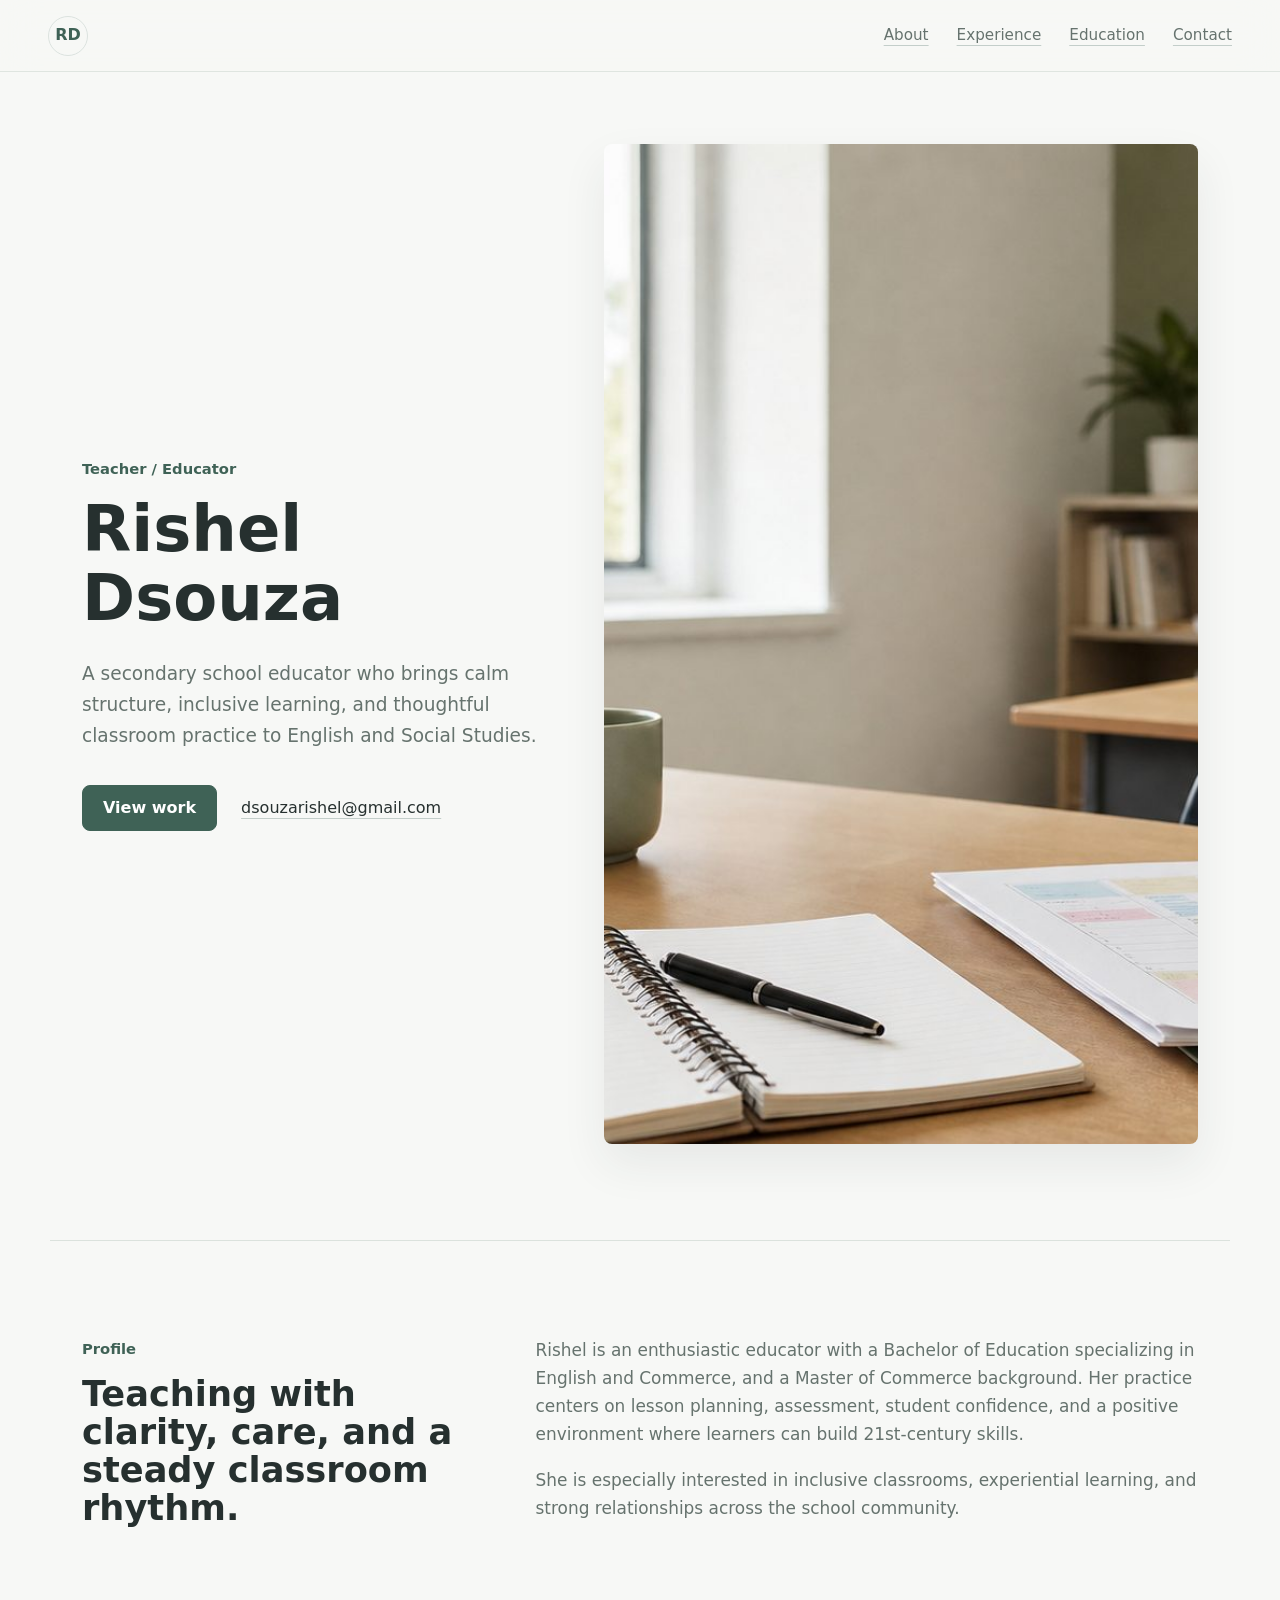
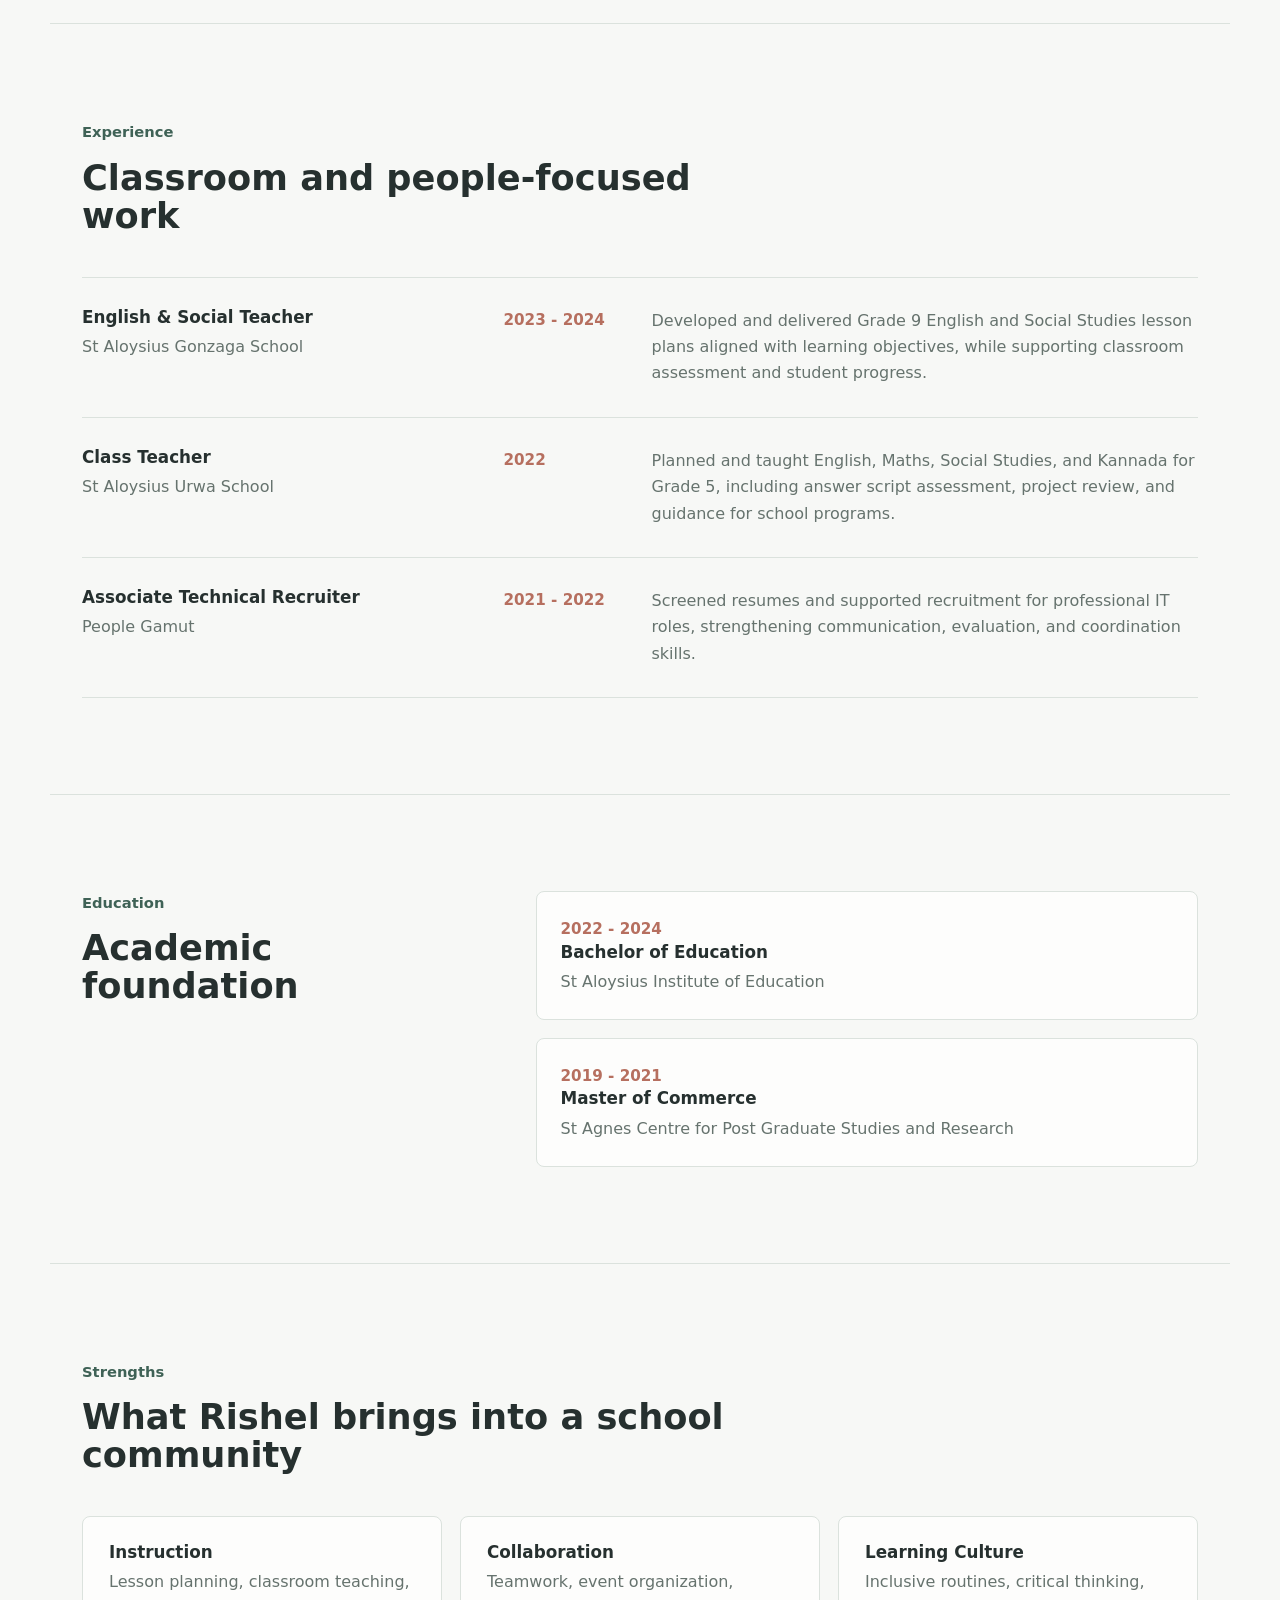
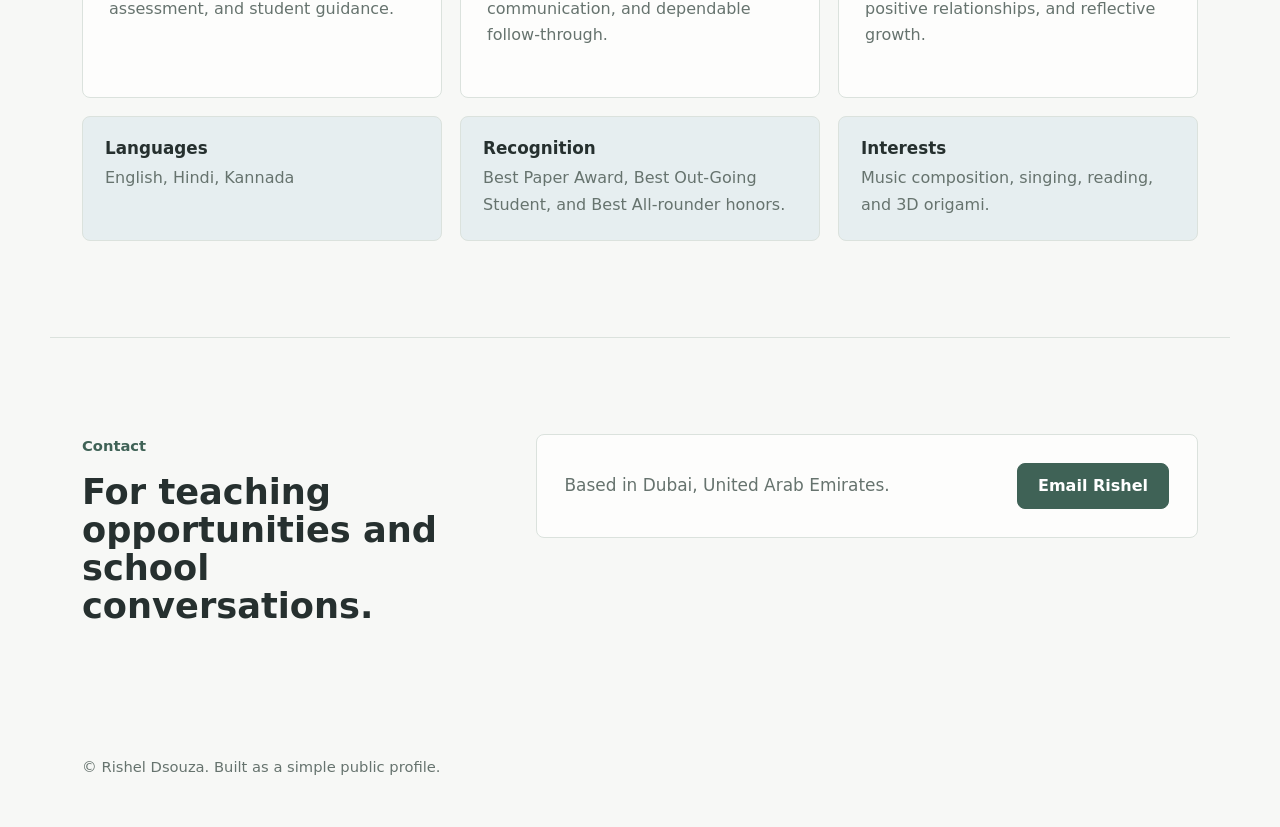
==== index.html @ 25ea6fbd "Build minimal educator website" ====
<!doctype html>
<html lang="en">
  <head>
    <meta charset="utf-8">
    <meta name="viewport" content="width=device-width, initial-scale=1">
    <title>Rishel Dsouza | Teacher & Educator</title>
    <meta
      name="description"
      content="Rishel Dsouza is a teacher and educator focused on inclusive classrooms, English, Social Studies, and experiential learning."
    >
    <link rel="preload" href="assets/images/educator-workspace.jpg" as="image">
    <link rel="stylesheet" href="assets/css/styles.css">
  </head>
  <body>
    <header class="site-header" aria-label="Primary">
      <a class="brand" href="#top" aria-label="Rishel Dsouza home">RD</a>
      <nav class="site-nav" aria-label="Site navigation">
        <a href="#about">About</a>
        <a href="#experience">Experience</a>
        <a href="#education">Education</a>
        <a href="#contact">Contact</a>
      </nav>
    </header>

    <main id="top">
      <section class="hero" aria-labelledby="hero-title">
        <div class="hero-copy">
          <p class="eyebrow">Teacher / Educator</p>
          <h1 id="hero-title">Rishel Dsouza</h1>
          <p class="hero-text">
            A secondary school educator who brings calm structure, inclusive learning, and thoughtful classroom practice to English and Social Studies.
          </p>
          <div class="hero-actions" aria-label="Primary actions">
            <a class="button" href="#experience">View work</a>
            <a class="text-link" href="mailto:dsouzarishel@gmail.com">dsouzarishel@gmail.com</a>
          </div>
        </div>
        <figure class="hero-media">
          <img
            src="assets/images/educator-workspace.jpg"
            alt="A quiet classroom workspace with a notebook, lesson plans, and soft daylight."
            width="1800"
            height="1000"
          >
        </figure>
      </section>

      <section class="section intro" id="about" aria-labelledby="about-title">
        <div>
          <p class="section-kicker">Profile</p>
          <h2 id="about-title">Teaching with clarity, care, and a steady classroom rhythm.</h2>
        </div>
        <div class="intro-copy">
          <p>
            Rishel is an enthusiastic educator with a Bachelor of Education specializing in English and Commerce, and a Master of Commerce background.
            Her practice centers on lesson planning, assessment, student confidence, and a positive environment where learners can build 21st-century skills.
          </p>
          <p>
            She is especially interested in inclusive classrooms, experiential learning, and strong relationships across the school community.
          </p>
        </div>
      </section>

      <section class="section" id="experience" aria-labelledby="experience-title">
        <div class="section-heading">
          <p class="section-kicker">Experience</p>
          <h2 id="experience-title">Classroom and people-focused work</h2>
        </div>

        <div class="timeline" aria-label="Professional experience">
          <article class="timeline-item">
            <div>
              <h3>English & Social Teacher</h3>
              <p>St Aloysius Gonzaga School</p>
            </div>
            <time datetime="2023">2023 - 2024</time>
            <p>
              Developed and delivered Grade 9 English and Social Studies lesson plans aligned with learning objectives, while supporting classroom assessment and student progress.
            </p>
          </article>

          <article class="timeline-item">
            <div>
              <h3>Class Teacher</h3>
              <p>St Aloysius Urwa School</p>
            </div>
            <time datetime="2022">2022</time>
            <p>
              Planned and taught English, Maths, Social Studies, and Kannada for Grade 5, including answer script assessment, project review, and guidance for school programs.
            </p>
          </article>

          <article class="timeline-item">
            <div>
              <h3>Associate Technical Recruiter</h3>
              <p>People Gamut</p>
            </div>
            <time datetime="2021">2021 - 2022</time>
            <p>
              Screened resumes and supported recruitment for professional IT roles, strengthening communication, evaluation, and coordination skills.
            </p>
          </article>
        </div>
      </section>

      <section class="section split" id="education" aria-labelledby="education-title">
        <div>
          <p class="section-kicker">Education</p>
          <h2 id="education-title">Academic foundation</h2>
        </div>
        <div class="quiet-list">
          <article>
            <span>2022 - 2024</span>
            <h3>Bachelor of Education</h3>
            <p>St Aloysius Institute of Education</p>
          </article>
          <article>
            <span>2019 - 2021</span>
            <h3>Master of Commerce</h3>
            <p>St Agnes Centre for Post Graduate Studies and Research</p>
          </article>
        </div>
      </section>

      <section class="section strengths" aria-labelledby="strengths-title">
        <div class="section-heading">
          <p class="section-kicker">Strengths</p>
          <h2 id="strengths-title">What Rishel brings into a school community</h2>
        </div>

        <div class="strength-grid">
          <article>
            <h3>Instruction</h3>
            <p>Lesson planning, classroom teaching, assessment, and student guidance.</p>
          </article>
          <article>
            <h3>Collaboration</h3>
            <p>Teamwork, event organization, communication, and dependable follow-through.</p>
          </article>
          <article>
            <h3>Learning Culture</h3>
            <p>Inclusive routines, critical thinking, positive relationships, and reflective growth.</p>
          </article>
        </div>

        <div class="detail-grid" aria-label="Additional details">
          <div>
            <h3>Languages</h3>
            <p>English, Hindi, Kannada</p>
          </div>
          <div>
            <h3>Recognition</h3>
            <p>Best Paper Award, Best Out-Going Student, and Best All-rounder honors.</p>
          </div>
          <div>
            <h3>Interests</h3>
            <p>Music composition, singing, reading, and 3D origami.</p>
          </div>
        </div>
      </section>

      <section class="section contact" id="contact" aria-labelledby="contact-title">
        <div>
          <p class="section-kicker">Contact</p>
          <h2 id="contact-title">For teaching opportunities and school conversations.</h2>
        </div>
        <div class="contact-panel">
          <p>Based in Dubai, United Arab Emirates.</p>
          <a class="button" href="mailto:dsouzarishel@gmail.com">Email Rishel</a>
        </div>
      </section>
    </main>

    <footer class="site-footer">
      <p>&copy; <span id="year"></span> Rishel Dsouza. Built as a simple public profile.</p>
    </footer>

    <script src="assets/js/main.js"></script>
  </body>
</html>
---- assets/css/styles.css ----
:root {
  --page: #f7f8f6;
  --surface: #ffffff;
  --ink: #26302f;
  --muted: #66736e;
  --line: #dbe2dd;
  --sage: #6f8d80;
  --sage-deep: #3f6256;
  --clay: #b66f5f;
  --mist: #e6eef0;
  --shadow: 0 20px 45px rgba(38, 48, 47, 0.08);
}

* {
  box-sizing: border-box;
}

html {
  scroll-behavior: smooth;
}

body {
  margin: 0;
  background: var(--page);
  color: var(--ink);
  font-family: Inter, ui-sans-serif, system-ui, -apple-system, BlinkMacSystemFont, "Segoe UI", sans-serif;
  font-size: 16px;
  line-height: 1.65;
  letter-spacing: 0;
}

img {
  display: block;
  max-width: 100%;
}

a {
  color: inherit;
}

.site-header {
  position: sticky;
  top: 0;
  z-index: 10;
  display: flex;
  align-items: center;
  justify-content: space-between;
  min-height: 72px;
  padding: 0 48px;
  border-bottom: 1px solid rgba(219, 226, 221, 0.86);
  background: rgba(247, 248, 246, 0.9);
  backdrop-filter: blur(18px);
}

.brand {
  display: inline-grid;
  width: 40px;
  height: 40px;
  place-items: center;
  border: 1px solid var(--line);
  border-radius: 50%;
  color: var(--sage-deep);
  font-weight: 700;
  text-decoration: none;
}

.site-nav {
  display: flex;
  gap: 28px;
  align-items: center;
  color: var(--muted);
  font-size: 0.95rem;
}

.site-nav a,
.text-link {
  text-decoration-color: rgba(63, 98, 86, 0.28);
  text-underline-offset: 5px;
}

.site-nav a:hover,
.text-link:hover {
  color: var(--sage-deep);
  text-decoration-color: currentColor;
}

.hero {
  display: grid;
  grid-template-columns: minmax(0, 0.88fr) minmax(360px, 1.12fr);
  gap: 56px;
  align-items: center;
  max-width: 1180px;
  min-height: calc(100vh - 72px);
  margin: 0 auto;
  padding: 72px 32px 96px;
}

.hero-copy {
  max-width: 620px;
}

.eyebrow,
.section-kicker {
  margin: 0 0 14px;
  color: var(--sage-deep);
  font-size: 0.92rem;
  font-weight: 700;
}

h1,
h2,
h3,
p {
  overflow-wrap: break-word;
}

h1,
h2,
h3 {
  margin: 0;
  line-height: 1.08;
  font-weight: 720;
}

h1 {
  max-width: 10ch;
  font-size: 4rem;
}

h2 {
  font-size: 2.2rem;
}

h3 {
  font-size: 1.05rem;
}

.hero-text {
  max-width: 34rem;
  margin: 26px 0 0;
  color: var(--muted);
  font-size: 1.16rem;
}

.hero-actions {
  display: flex;
  flex-wrap: wrap;
  gap: 18px 24px;
  align-items: center;
  margin-top: 34px;
}

.button {
  display: inline-flex;
  align-items: center;
  justify-content: center;
  min-height: 46px;
  padding: 0 20px;
  border: 1px solid var(--sage-deep);
  border-radius: 8px;
  background: var(--sage-deep);
  color: #ffffff;
  font-weight: 700;
  text-decoration: none;
  transition: background-color 160ms ease, border-color 160ms ease, transform 160ms ease;
}

.button:hover {
  border-color: #29473d;
  background: #29473d;
  transform: translateY(-1px);
}

.hero-media {
  margin: 0;
}

.hero-media img {
  width: 100%;
  aspect-ratio: 1.33;
  object-fit: cover;
  border-radius: 8px;
  box-shadow: var(--shadow);
}

.section {
  max-width: 1180px;
  margin: 0 auto;
  padding: 96px 32px;
  border-top: 1px solid var(--line);
}

.intro,
.split,
.contact {
  display: grid;
  grid-template-columns: minmax(220px, 0.75fr) minmax(0, 1.25fr);
  gap: 56px;
  align-items: start;
}

.intro-copy p,
.contact-panel p {
  margin: 0;
  color: var(--muted);
  font-size: 1.06rem;
}

.intro-copy p + p {
  margin-top: 18px;
}

.section-heading {
  max-width: 680px;
  margin-bottom: 42px;
}

.timeline {
  display: grid;
  gap: 0;
}

.timeline-item {
  display: grid;
  grid-template-columns: minmax(210px, 0.72fr) 120px minmax(0, 1fr);
  gap: 28px;
  padding: 30px 0;
  border-top: 1px solid var(--line);
}

.timeline-item:last-child {
  border-bottom: 1px solid var(--line);
}

.timeline-item h3,
.quiet-list h3,
.strength-grid h3,
.detail-grid h3 {
  margin-bottom: 8px;
}

.timeline-item p,
.quiet-list p,
.strength-grid p,
.detail-grid p {
  margin: 0;
  color: var(--muted);
}

.timeline-item time,
.quiet-list span {
  color: var(--clay);
  font-size: 0.95rem;
  font-weight: 700;
}

.quiet-list {
  display: grid;
  gap: 18px;
}

.quiet-list article,
.strength-grid article,
.detail-grid div,
.contact-panel {
  border: 1px solid var(--line);
  border-radius: 8px;
  background: rgba(255, 255, 255, 0.72);
}

.quiet-list article {
  padding: 24px;
}

.strength-grid,
.detail-grid {
  display: grid;
  gap: 18px;
}

.strength-grid {
  grid-template-columns: repeat(3, minmax(0, 1fr));
}

.strength-grid article {
  min-height: 182px;
  padding: 26px;
}

.detail-grid {
  grid-template-columns: repeat(3, minmax(0, 1fr));
  margin-top: 18px;
}

.detail-grid div {
  padding: 22px;
  background: var(--mist);
}

.contact-panel {
  display: flex;
  flex-wrap: wrap;
  gap: 18px;
  align-items: center;
  justify-content: space-between;
  padding: 28px;
}

.site-footer {
  max-width: 1180px;
  margin: 0 auto;
  padding: 34px 32px 48px;
  color: var(--muted);
  font-size: 0.92rem;
}

.site-footer p {
  margin: 0;
}

@media (max-width: 900px) {
  .site-header {
    padding: 0 24px;
  }

  .hero,
  .intro,
  .split,
  .contact,
  .timeline-item,
  .strength-grid,
  .detail-grid {
    grid-template-columns: 1fr;
  }

  .hero {
    gap: 40px;
    min-height: auto;
    padding-top: 56px;
  }

  h1 {
    font-size: 3.2rem;
  }

  h2 {
    font-size: 1.95rem;
  }

  .timeline-item {
    gap: 12px;
  }
}

@media (max-width: 640px) {
  .site-header {
    position: static;
    align-items: flex-start;
    gap: 18px;
    min-height: auto;
    padding: 18px;
  }

  .site-nav {
    flex-wrap: wrap;
    gap: 12px 18px;
    justify-content: flex-end;
    font-size: 0.9rem;
  }

  .hero,
  .section {
    padding-right: 20px;
    padding-left: 20px;
  }

  .hero {
    padding-top: 44px;
    padding-bottom: 72px;
  }

  .section {
    padding-top: 72px;
    padding-bottom: 72px;
  }

  h1 {
    font-size: 2.65rem;
  }

  h2 {
    font-size: 1.72rem;
  }

  .hero-text {
    font-size: 1.05rem;
  }

  .hero-actions,
  .contact-panel {
    align-items: stretch;
    flex-direction: column;
  }

  .button {
    width: 100%;
  }
}
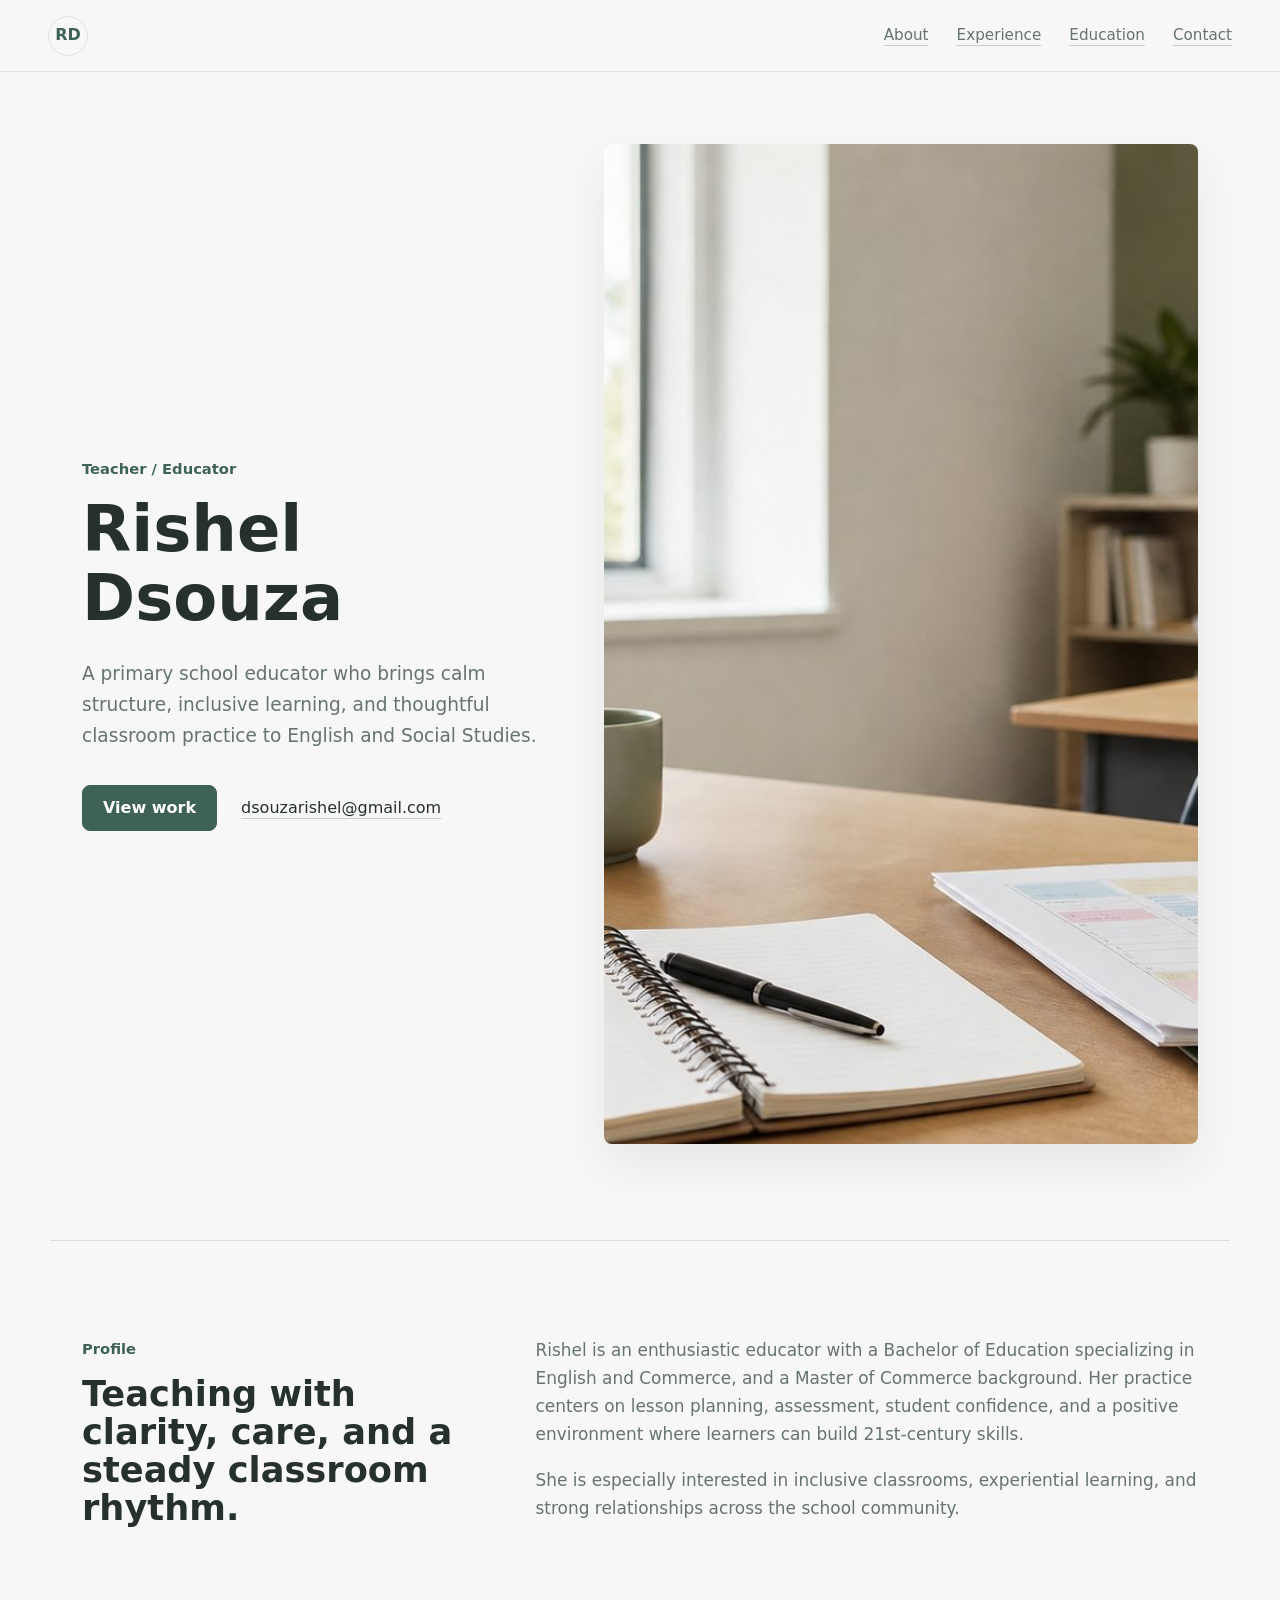
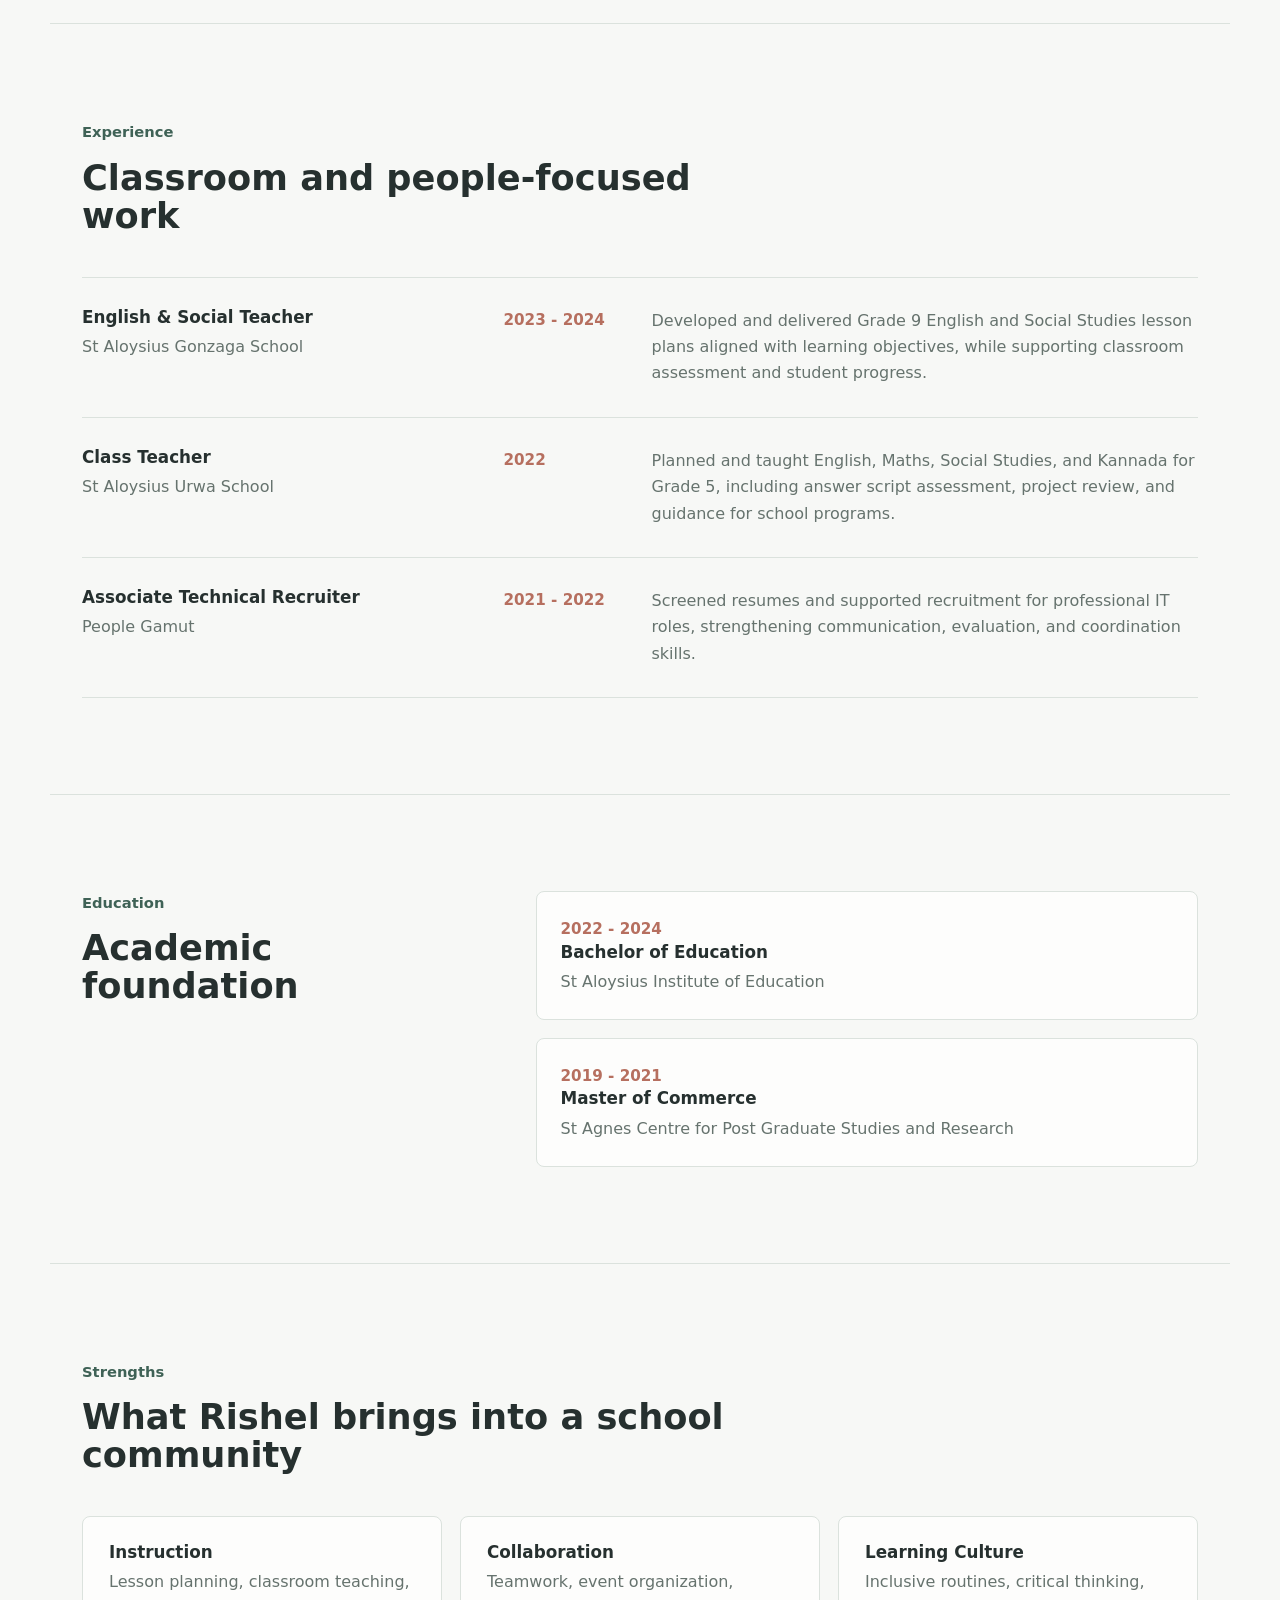
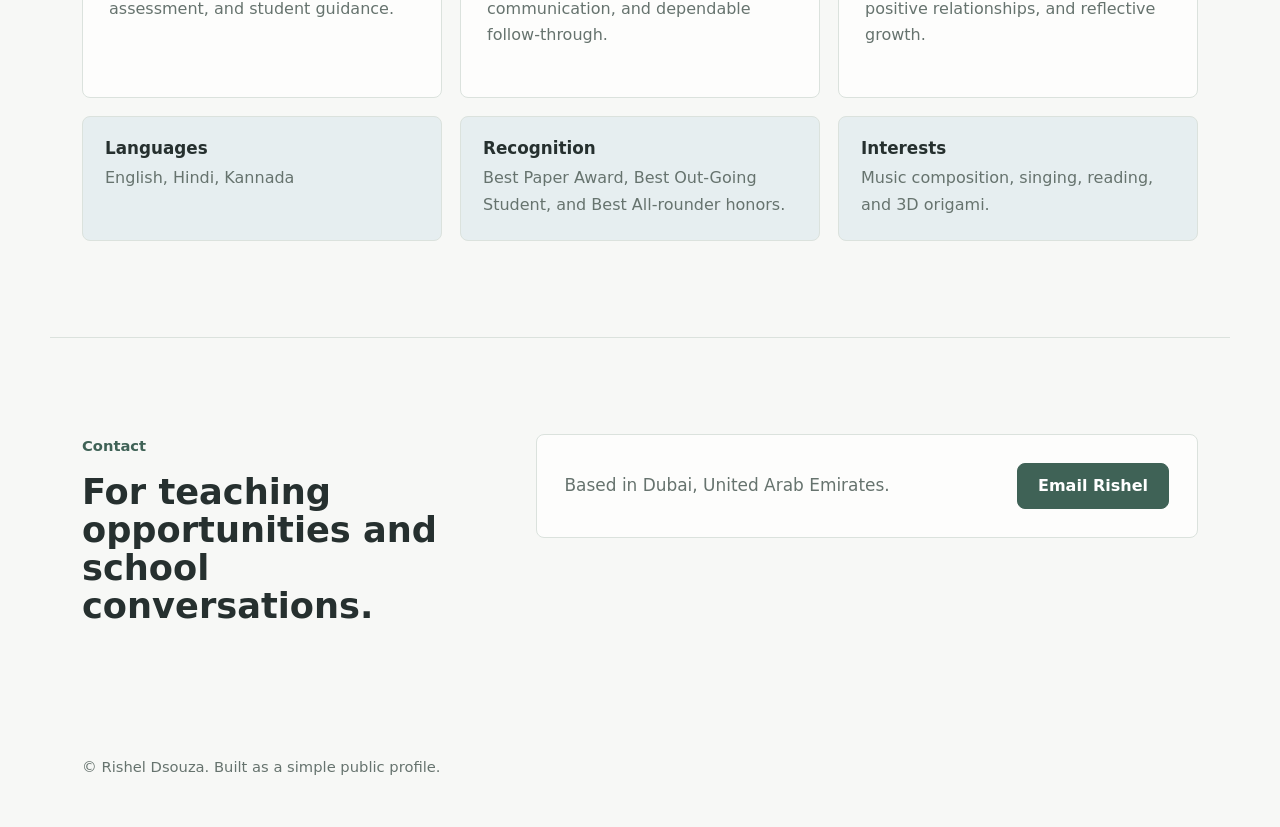
==== commit 06a652b0: "Update hero educator focus" ====
--- a/index.html
+++ b/index.html
@@ -28,7 +28,7 @@
           <p class="eyebrow">Teacher / Educator</p>
           <h1 id="hero-title">Rishel Dsouza</h1>
           <p class="hero-text">
-            A secondary school educator who brings calm structure, inclusive learning, and thoughtful classroom practice to English and Social Studies.
+            A primary school educator who brings calm structure, inclusive learning, and thoughtful classroom practice to English and Social Studies.
           </p>
           <div class="hero-actions" aria-label="Primary actions">
             <a class="button" href="#experience">View work</a>
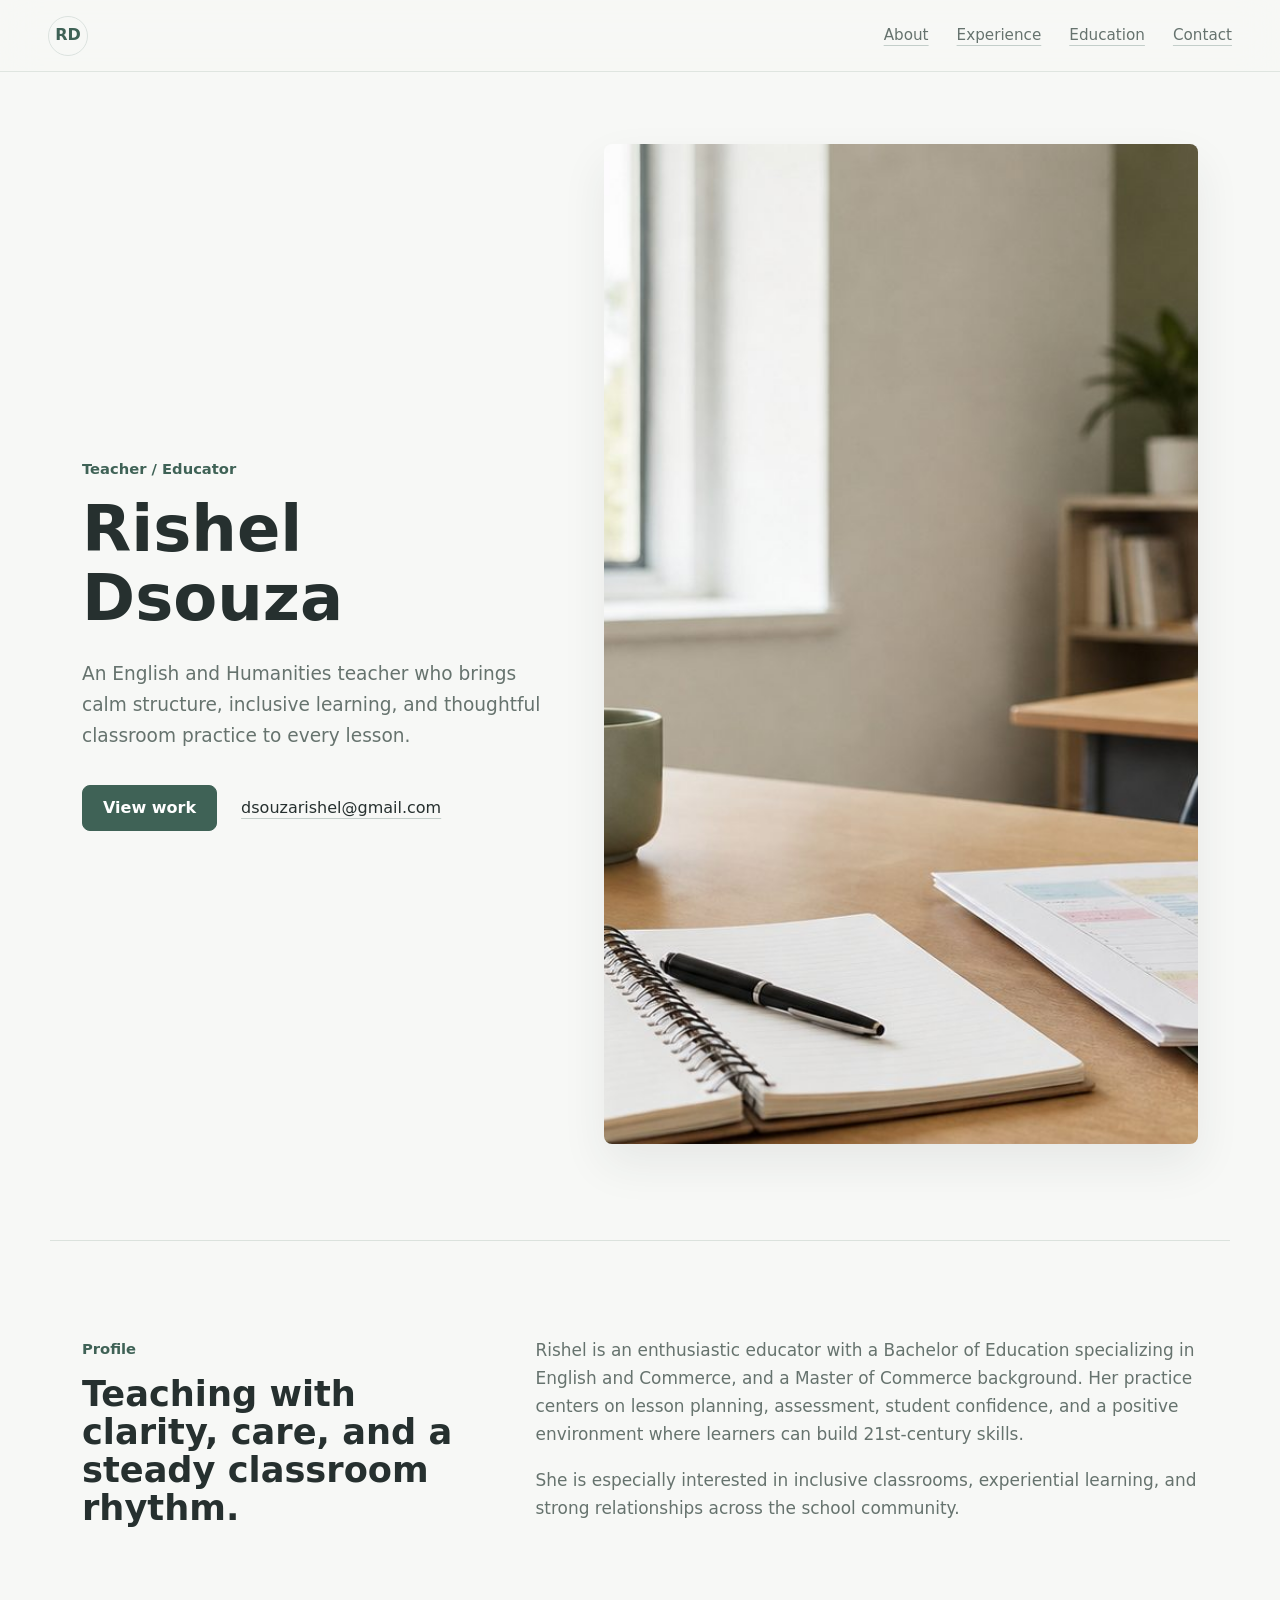
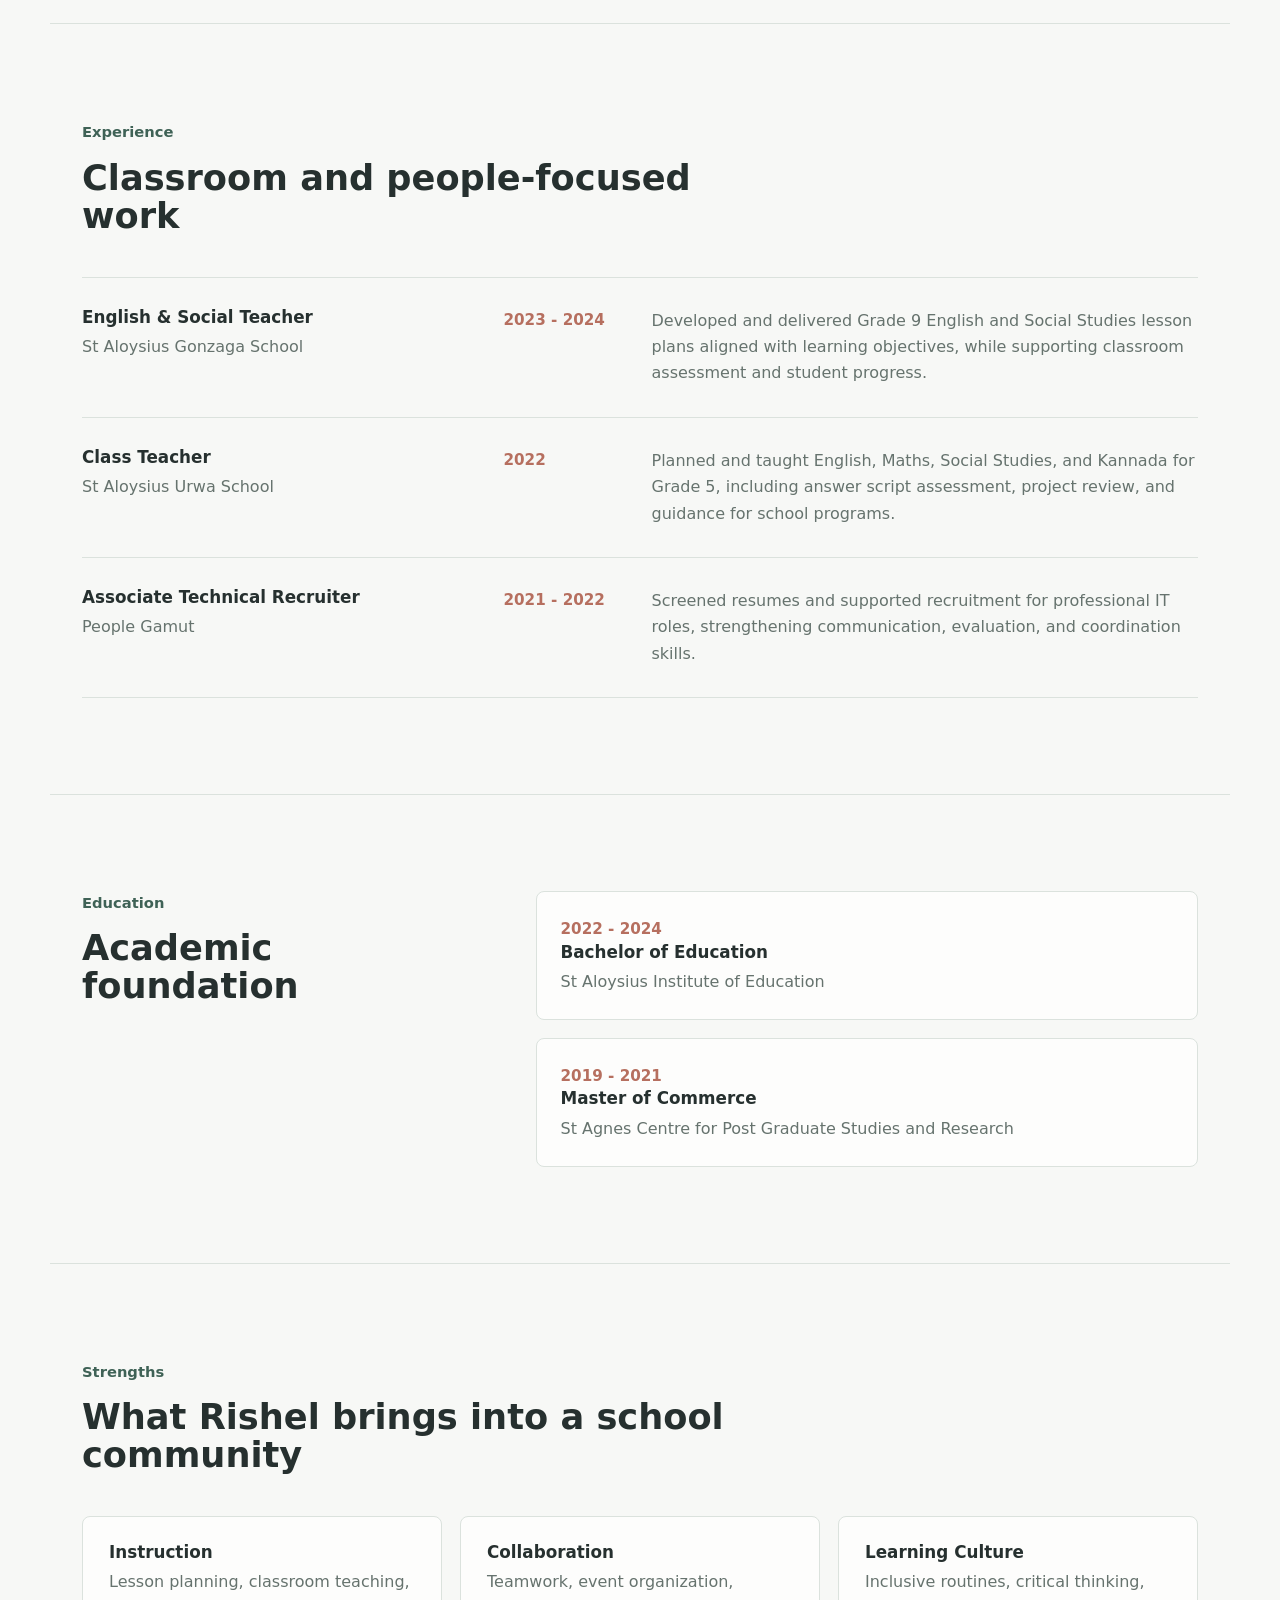
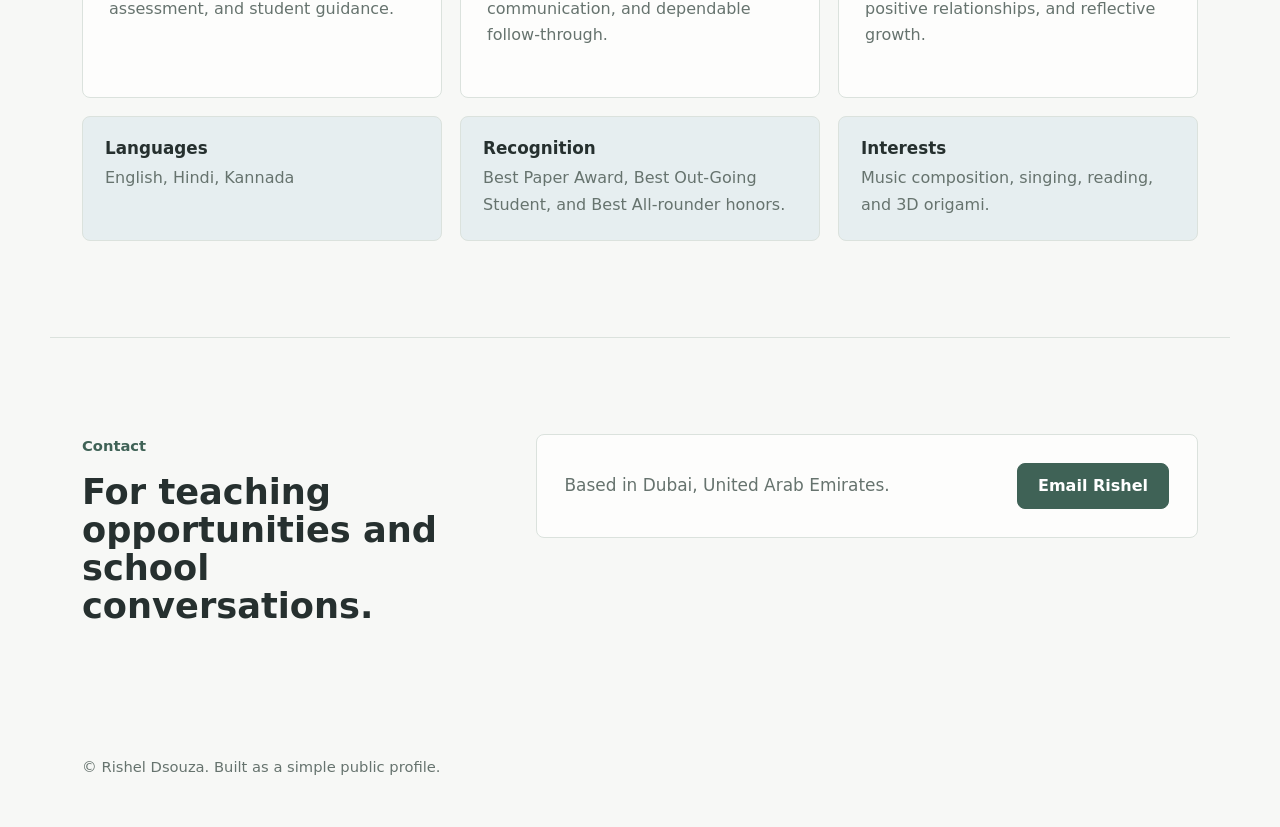
==== commit 3b8018aa: "Update hero teaching focus" ====
--- a/index.html
+++ b/index.html
@@ -28,7 +28,7 @@
           <p class="eyebrow">Teacher / Educator</p>
           <h1 id="hero-title">Rishel Dsouza</h1>
           <p class="hero-text">
-            A primary school educator who brings calm structure, inclusive learning, and thoughtful classroom practice to English and Social Studies.
+            An English and Humanities teacher who brings calm structure, inclusive learning, and thoughtful classroom practice to every lesson.
           </p>
           <div class="hero-actions" aria-label="Primary actions">
             <a class="button" href="#experience">View work</a>
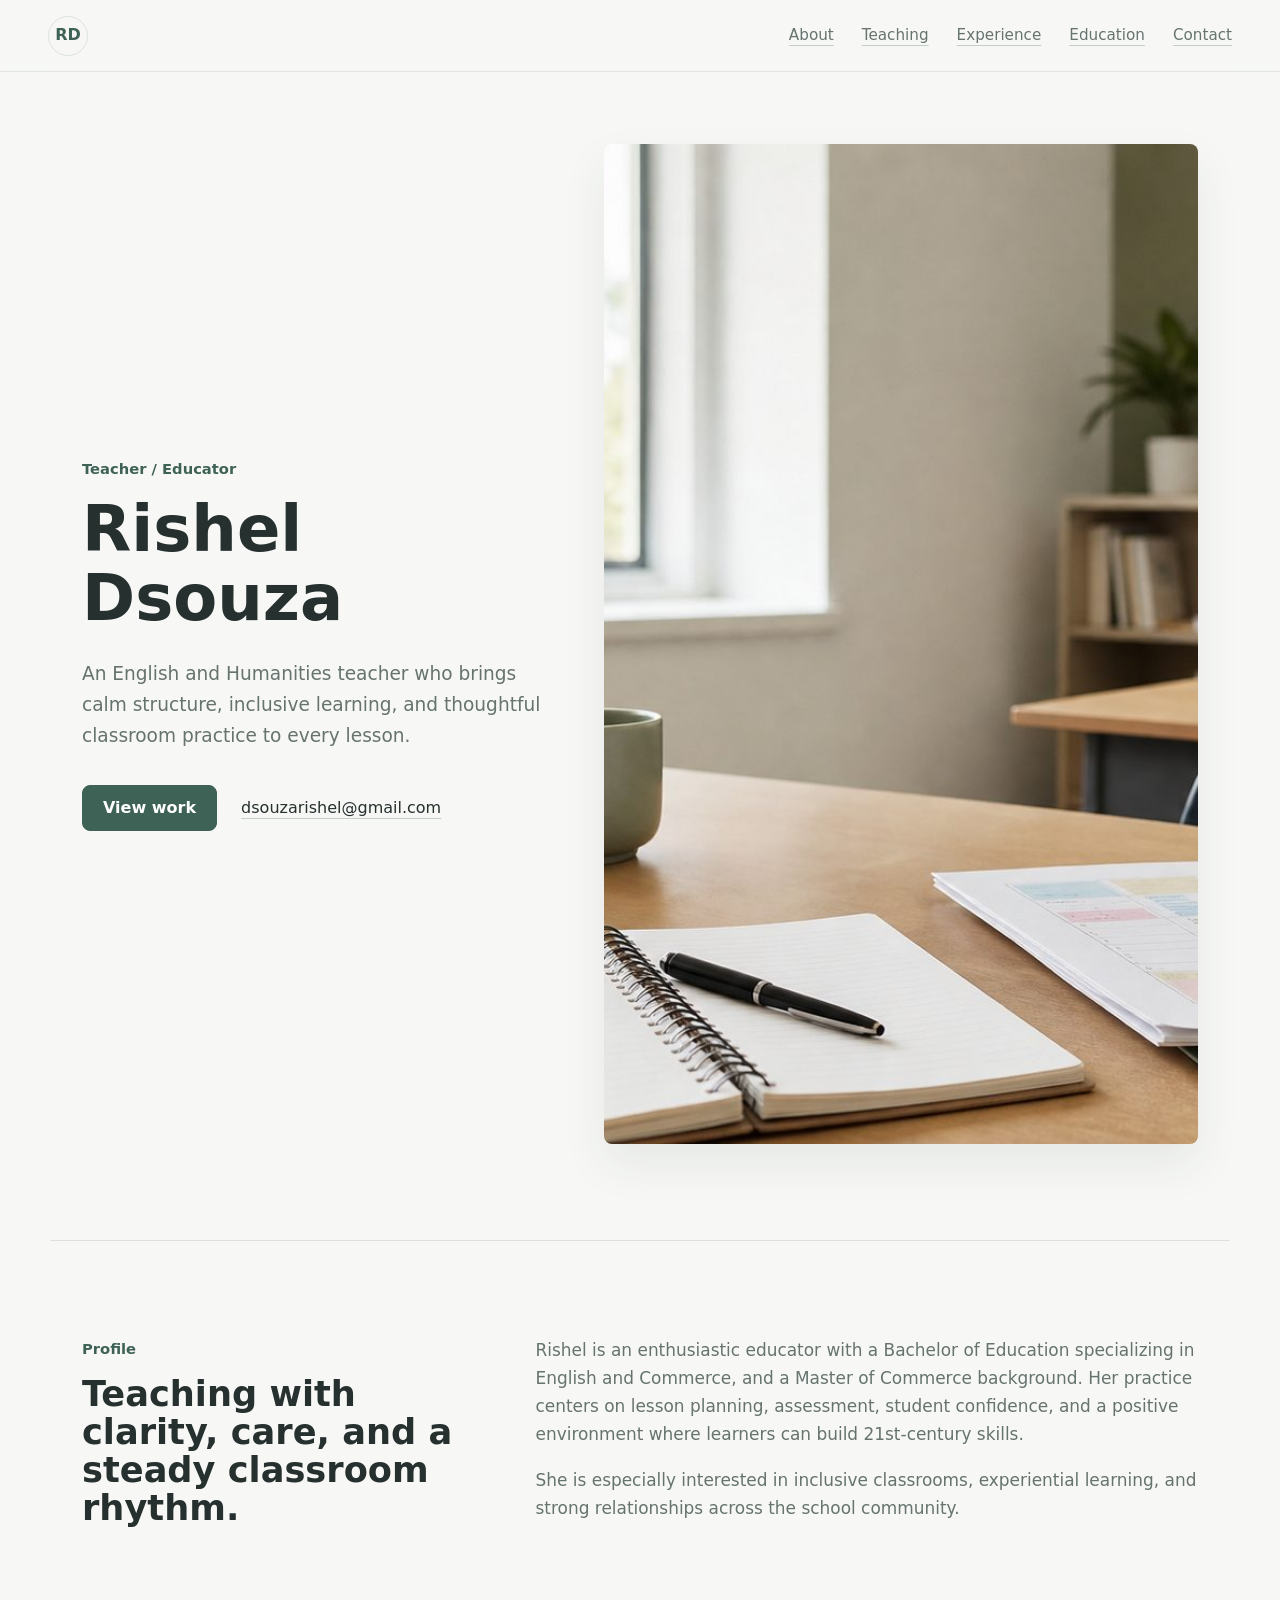
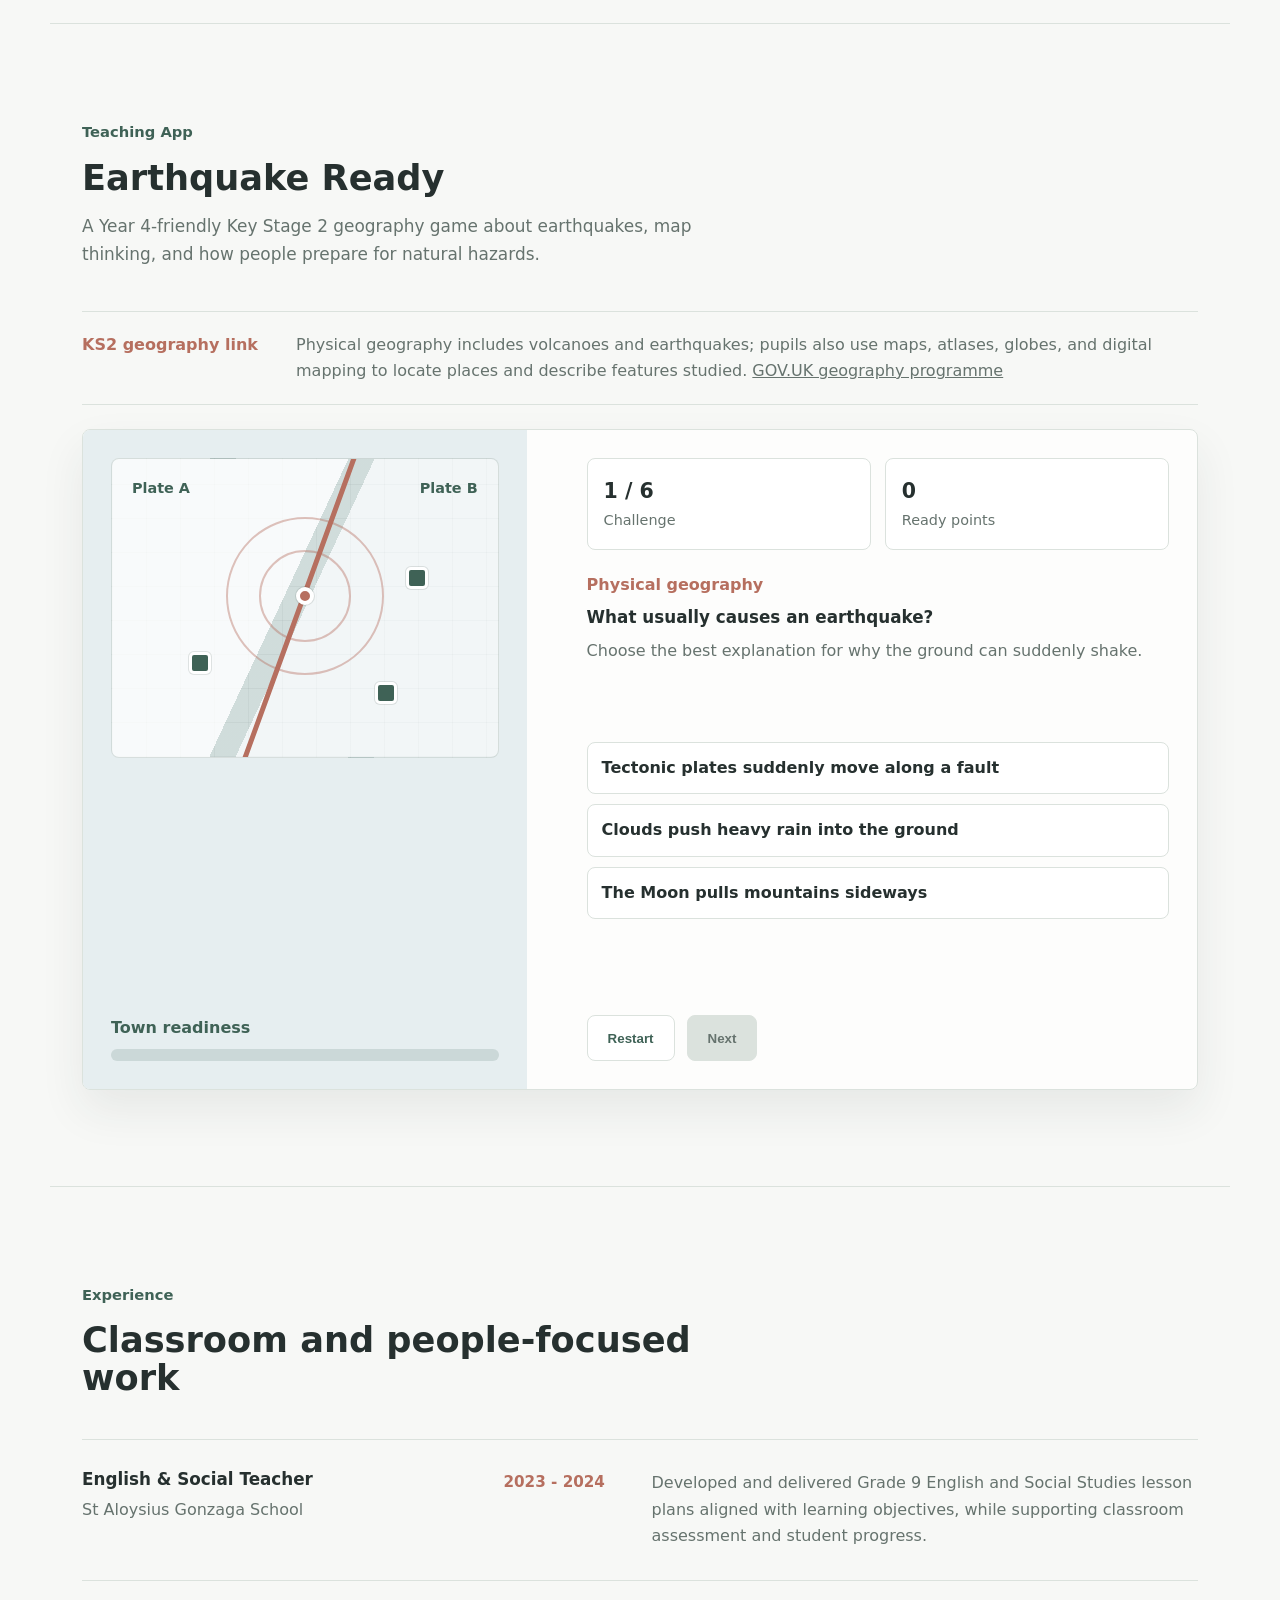
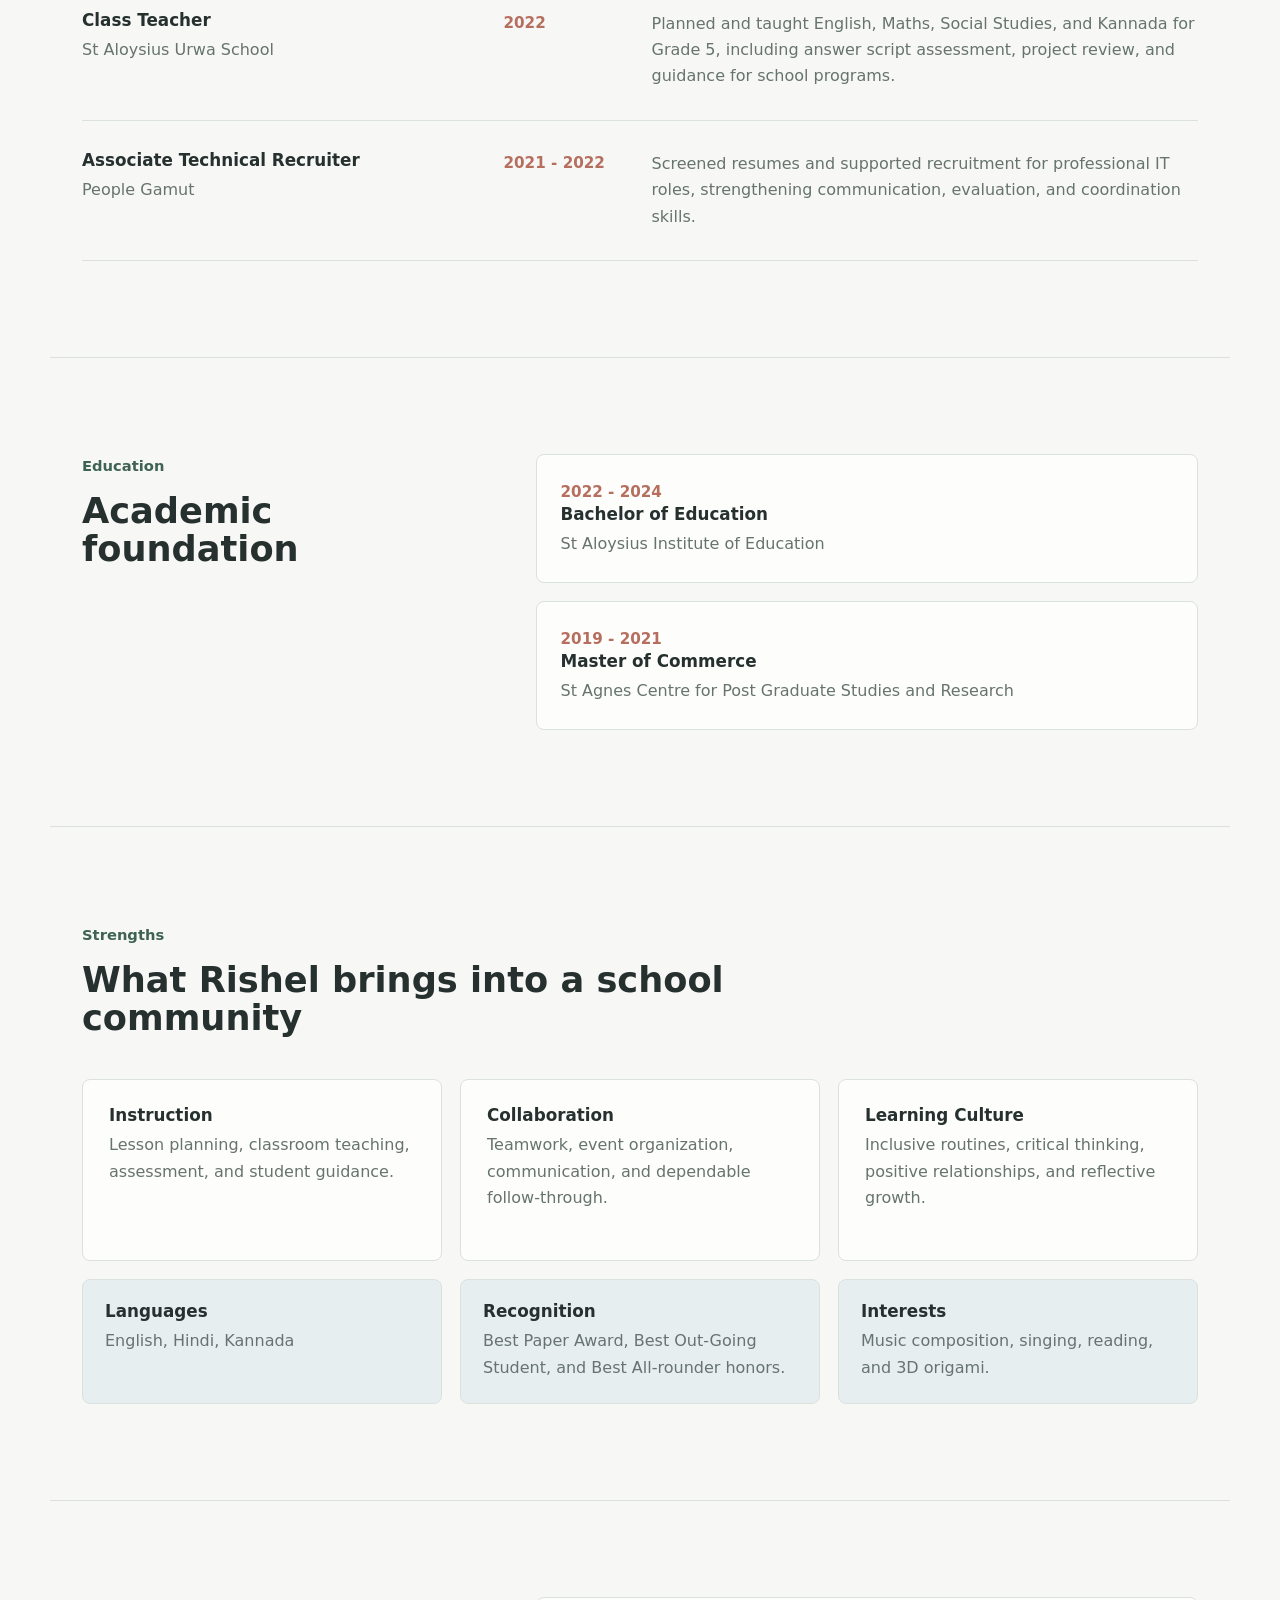
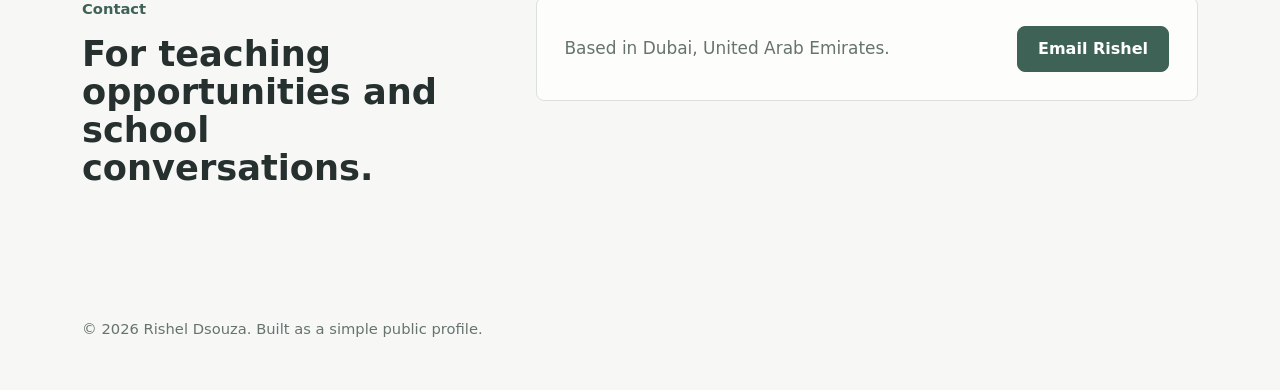
==== commit 4ac955df: "Add Year 4 earthquake teaching game" ====
--- a/index.html
+++ b/index.html
@@ -16,6 +16,7 @@
       <a class="brand" href="#top" aria-label="Rishel Dsouza home">RD</a>
       <nav class="site-nav" aria-label="Site navigation">
         <a href="#about">About</a>
+        <a href="#teaching">Teaching</a>
         <a href="#experience">Experience</a>
         <a href="#education">Education</a>
         <a href="#contact">Contact</a>
@@ -61,6 +62,73 @@
         </div>
       </section>
 
+      <section class="section teaching" id="teaching" aria-labelledby="teaching-title">
+        <div class="section-heading">
+          <p class="section-kicker">Teaching App</p>
+          <h2 id="teaching-title">Earthquake Ready</h2>
+          <p>
+            A Year 4-friendly Key Stage 2 geography game about earthquakes, map thinking, and how people prepare for natural hazards.
+          </p>
+        </div>
+
+        <div class="curriculum-note">
+          <span>KS2 geography link</span>
+          <p>
+            Physical geography includes volcanoes and earthquakes; pupils also use maps, atlases, globes, and digital mapping to locate places and describe features studied.
+            <a class="source-link" href="https://www.gov.uk/government/publications/national-curriculum-in-england-geography-programmes-of-study/national-curriculum-in-england-geography-programmes-of-study">GOV.UK geography programme</a>
+          </p>
+        </div>
+
+        <div class="quake-game" data-game="earthquake-ready">
+          <div class="quake-visual" aria-hidden="true">
+            <div class="fault-scene">
+              <span class="plate plate-left">Plate A</span>
+              <span class="plate plate-right">Plate B</span>
+              <span class="fault-line"></span>
+              <span class="epicentre-dot"></span>
+              <span class="quake-ring ring-one"></span>
+              <span class="quake-ring ring-two"></span>
+              <span class="town-dot town-one"></span>
+              <span class="town-dot town-two"></span>
+              <span class="town-dot town-three"></span>
+            </div>
+            <div class="readiness-meter">
+              <span>Town readiness</span>
+              <div class="meter-track">
+                <span class="meter-fill" data-readiness-fill></span>
+              </div>
+            </div>
+          </div>
+
+          <div class="quake-panel">
+            <div class="game-status" aria-label="Game progress">
+              <div>
+                <strong data-round-count>1 / 6</strong>
+                <span>Challenge</span>
+              </div>
+              <div>
+                <strong data-score-count>0</strong>
+                <span>Ready points</span>
+              </div>
+            </div>
+
+            <div class="question-block">
+              <p class="question-label" data-question-label>Physical geography</p>
+              <h3 data-question-title>Loading question</h3>
+              <p data-question-text></p>
+            </div>
+
+            <div class="answer-grid" data-answer-grid aria-label="Answer choices"></div>
+            <p class="game-feedback" data-feedback aria-live="polite"></p>
+
+            <div class="game-actions">
+              <button class="button secondary-button" type="button" data-reset-game>Restart</button>
+              <button class="button" type="button" data-next-question disabled>Next</button>
+            </div>
+          </div>
+        </div>
+      </section>
+
       <section class="section" id="experience" aria-labelledby="experience-title">
         <div class="section-heading">
           <p class="section-kicker">Experience</p>
--- a/assets/css/styles.css
+++ b/assets/css/styles.css
@@ -215,6 +215,298 @@
   margin-bottom: 42px;
 }
 
+.section-heading p:not(.section-kicker) {
+  margin: 16px 0 0;
+  color: var(--muted);
+  font-size: 1.06rem;
+}
+
+.curriculum-note {
+  display: grid;
+  grid-template-columns: 190px minmax(0, 1fr);
+  gap: 24px;
+  align-items: start;
+  margin-bottom: 24px;
+  padding: 20px 0;
+  border-top: 1px solid var(--line);
+  border-bottom: 1px solid var(--line);
+}
+
+.curriculum-note span {
+  color: var(--clay);
+  font-weight: 700;
+}
+
+.curriculum-note p {
+  margin: 0;
+  color: var(--muted);
+}
+
+.quake-game {
+  display: grid;
+  grid-template-columns: minmax(280px, 0.82fr) minmax(0, 1.18fr);
+  gap: 32px;
+  align-items: stretch;
+  border: 1px solid var(--line);
+  border-radius: 8px;
+  background: rgba(255, 255, 255, 0.72);
+  box-shadow: var(--shadow);
+  overflow: hidden;
+}
+
+.quake-visual {
+  display: grid;
+  align-content: space-between;
+  gap: 22px;
+  min-height: 420px;
+  padding: 28px;
+  background: var(--mist);
+}
+
+.fault-scene {
+  position: relative;
+  min-height: 300px;
+  border: 1px solid rgba(63, 98, 86, 0.18);
+  border-radius: 8px;
+  background:
+    linear-gradient(115deg, rgba(255, 255, 255, 0.72) 0 45%, rgba(111, 141, 128, 0.18) 45% 50%, rgba(255, 255, 255, 0.48) 50% 100%),
+    repeating-linear-gradient(0deg, rgba(38, 48, 47, 0.06) 0 1px, transparent 1px 34px),
+    repeating-linear-gradient(90deg, rgba(38, 48, 47, 0.05) 0 1px, transparent 1px 34px);
+  overflow: hidden;
+}
+
+.plate,
+.fault-line,
+.epicentre-dot,
+.quake-ring,
+.town-dot {
+  position: absolute;
+}
+
+.plate {
+  top: 18px;
+  color: var(--sage-deep);
+  font-size: 0.9rem;
+  font-weight: 700;
+}
+
+.plate-left {
+  left: 20px;
+}
+
+.plate-right {
+  right: 20px;
+}
+
+.fault-line {
+  inset: -20px auto -20px 48%;
+  width: 5px;
+  border-radius: 999px;
+  background: var(--clay);
+  transform: rotate(20deg);
+}
+
+.epicentre-dot {
+  top: 46%;
+  left: 50%;
+  width: 18px;
+  height: 18px;
+  border: 4px solid #ffffff;
+  border-radius: 50%;
+  background: var(--clay);
+  transform: translate(-50%, -50%);
+  box-shadow: 0 0 0 1px rgba(38, 48, 47, 0.12);
+}
+
+.quake-ring {
+  top: 46%;
+  left: 50%;
+  border: 2px solid rgba(182, 111, 95, 0.42);
+  border-radius: 50%;
+  transform: translate(-50%, -50%);
+}
+
+.ring-one {
+  width: 92px;
+  height: 92px;
+}
+
+.ring-two {
+  width: 158px;
+  height: 158px;
+}
+
+.town-dot {
+  width: 22px;
+  height: 22px;
+  border: 3px solid #ffffff;
+  border-radius: 5px;
+  background: var(--sage-deep);
+  box-shadow: 0 0 0 1px rgba(38, 48, 47, 0.12);
+}
+
+.town-one {
+  right: 26%;
+  bottom: 18%;
+}
+
+.town-two {
+  left: 20%;
+  bottom: 28%;
+}
+
+.town-three {
+  right: 18%;
+  top: 36%;
+}
+
+.readiness-meter span {
+  display: block;
+  margin-bottom: 8px;
+  color: var(--sage-deep);
+  font-weight: 700;
+}
+
+.meter-track {
+  height: 12px;
+  border-radius: 999px;
+  background: rgba(63, 98, 86, 0.16);
+  overflow: hidden;
+}
+
+.meter-fill {
+  display: block;
+  width: 0;
+  height: 100%;
+  border-radius: inherit;
+  background: var(--sage-deep);
+  transition: width 220ms ease;
+}
+
+.quake-panel {
+  display: grid;
+  gap: 22px;
+  align-content: start;
+  padding: 28px;
+}
+
+.game-status {
+  display: grid;
+  grid-template-columns: repeat(2, minmax(0, 1fr));
+  gap: 14px;
+}
+
+.game-status div {
+  padding: 16px;
+  border: 1px solid var(--line);
+  border-radius: 8px;
+  background: var(--surface);
+}
+
+.game-status strong,
+.game-status span {
+  display: block;
+}
+
+.game-status strong {
+  font-size: 1.28rem;
+}
+
+.game-status span {
+  color: var(--muted);
+  font-size: 0.9rem;
+}
+
+.question-block {
+  min-height: 148px;
+}
+
+.question-label {
+  margin: 0 0 10px;
+  color: var(--clay);
+  font-weight: 700;
+}
+
+.question-block p:last-child {
+  margin: 12px 0 0;
+  color: var(--muted);
+}
+
+.answer-grid {
+  display: grid;
+  gap: 10px;
+}
+
+.answer-choice {
+  width: 100%;
+  min-height: 52px;
+  padding: 12px 14px;
+  border: 1px solid var(--line);
+  border-radius: 8px;
+  background: var(--surface);
+  color: var(--ink);
+  font: inherit;
+  font-weight: 650;
+  text-align: left;
+  cursor: pointer;
+  transition: border-color 160ms ease, background-color 160ms ease, transform 160ms ease;
+}
+
+.answer-choice:hover:not(:disabled),
+.answer-choice:focus-visible {
+  border-color: var(--sage-deep);
+  background: #f3f7f4;
+  outline: none;
+  transform: translateY(-1px);
+}
+
+.answer-choice:disabled {
+  cursor: default;
+}
+
+.answer-choice.is-correct {
+  border-color: var(--sage-deep);
+  background: rgba(111, 141, 128, 0.18);
+}
+
+.answer-choice.is-incorrect {
+  border-color: var(--clay);
+  background: rgba(182, 111, 95, 0.14);
+}
+
+.game-feedback {
+  min-height: 52px;
+  margin: 0;
+  color: var(--muted);
+  font-weight: 650;
+}
+
+.game-actions {
+  display: flex;
+  flex-wrap: wrap;
+  gap: 12px;
+}
+
+.secondary-button {
+  border-color: var(--line);
+  background: var(--surface);
+  color: var(--sage-deep);
+}
+
+.secondary-button:hover {
+  border-color: var(--sage-deep);
+  background: #f3f7f4;
+  color: var(--sage-deep);
+}
+
+.button:disabled {
+  border-color: var(--line);
+  background: var(--line);
+  color: var(--muted);
+  cursor: default;
+  transform: none;
+}
+
 .timeline {
   display: grid;
   gap: 0;
@@ -327,6 +619,8 @@
   .intro,
   .split,
   .contact,
+  .curriculum-note,
+  .quake-game,
   .timeline-item,
   .strength-grid,
   .detail-grid {
@@ -349,6 +643,10 @@
 
   .timeline-item {
     gap: 12px;
+  }
+
+  .quake-visual {
+    min-height: 340px;
   }
 }
 
@@ -397,7 +695,8 @@
   }
 
   .hero-actions,
-  .contact-panel {
+  .contact-panel,
+  .game-actions {
     align-items: stretch;
     flex-direction: column;
   }
@@ -405,4 +704,13 @@
   .button {
     width: 100%;
   }
-}
+
+  .quake-panel,
+  .quake-visual {
+    padding: 20px;
+  }
+
+  .game-status {
+    grid-template-columns: 1fr;
+  }
+}
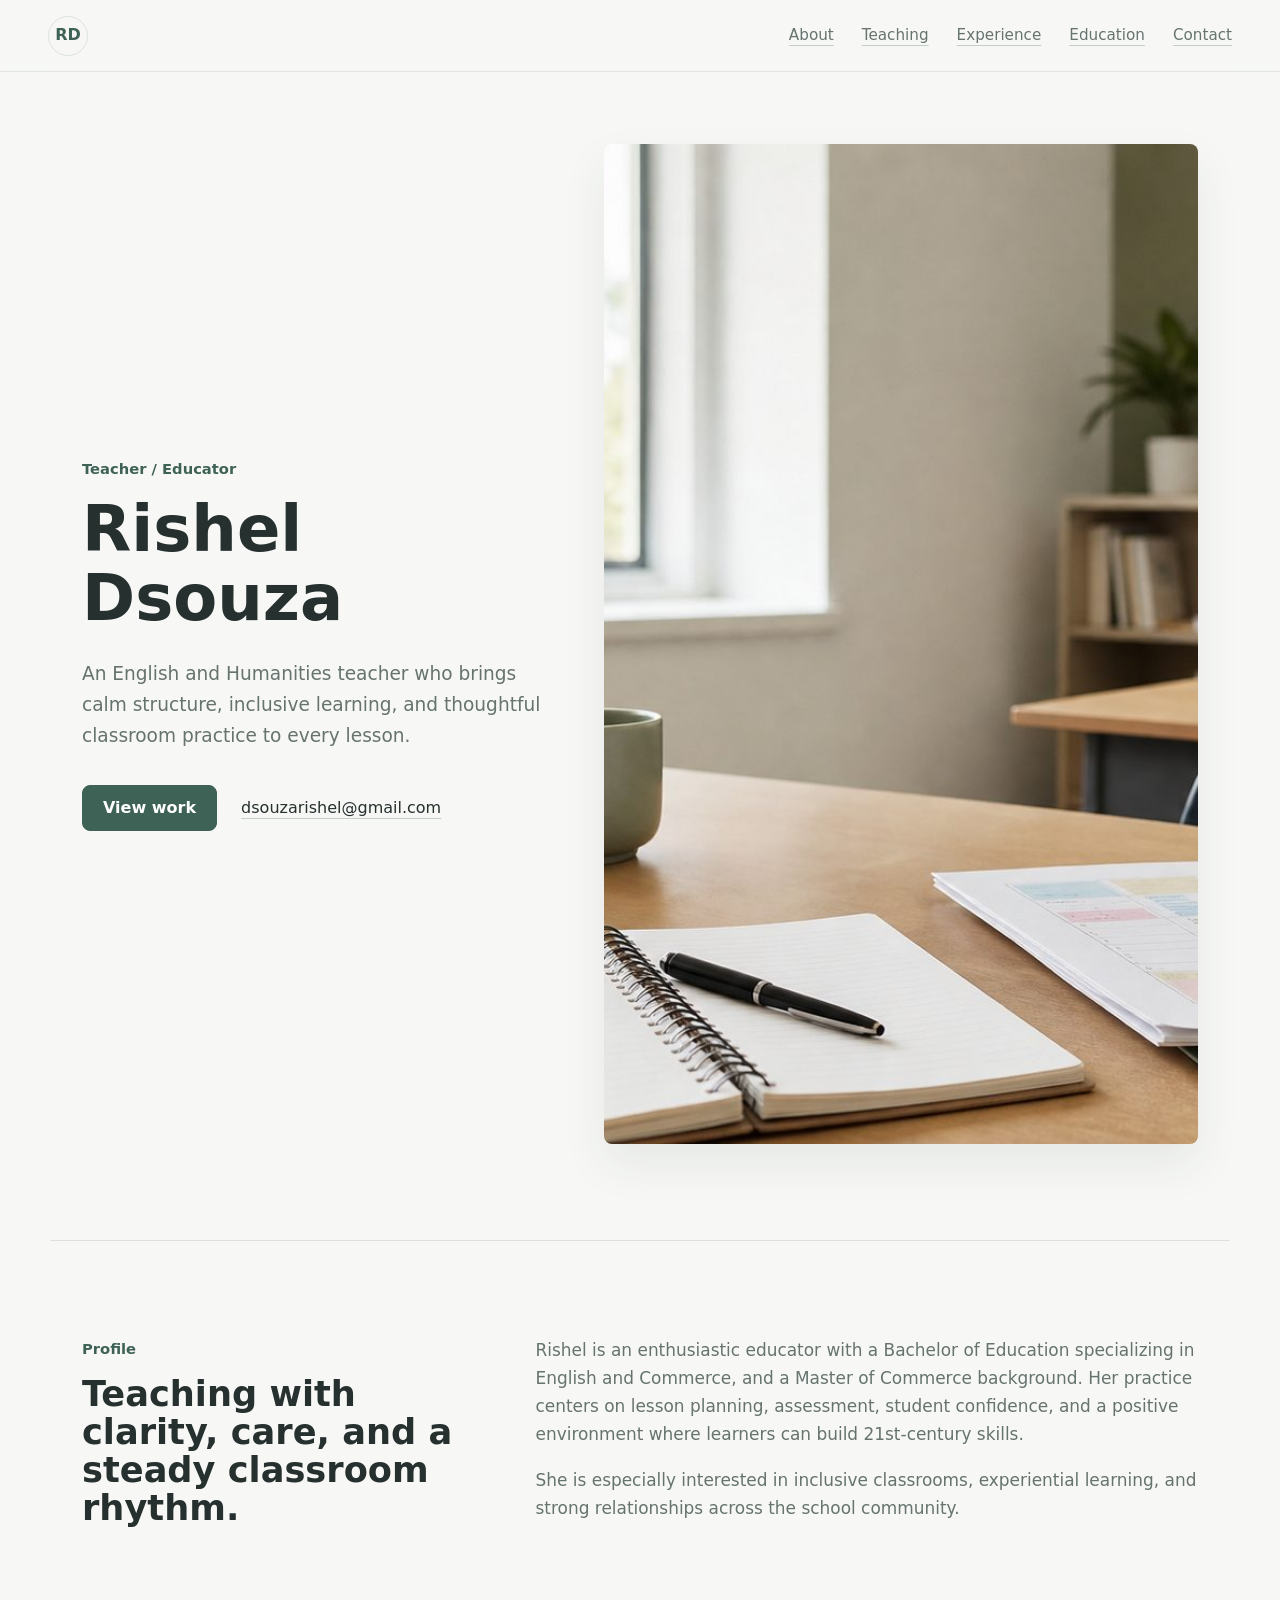
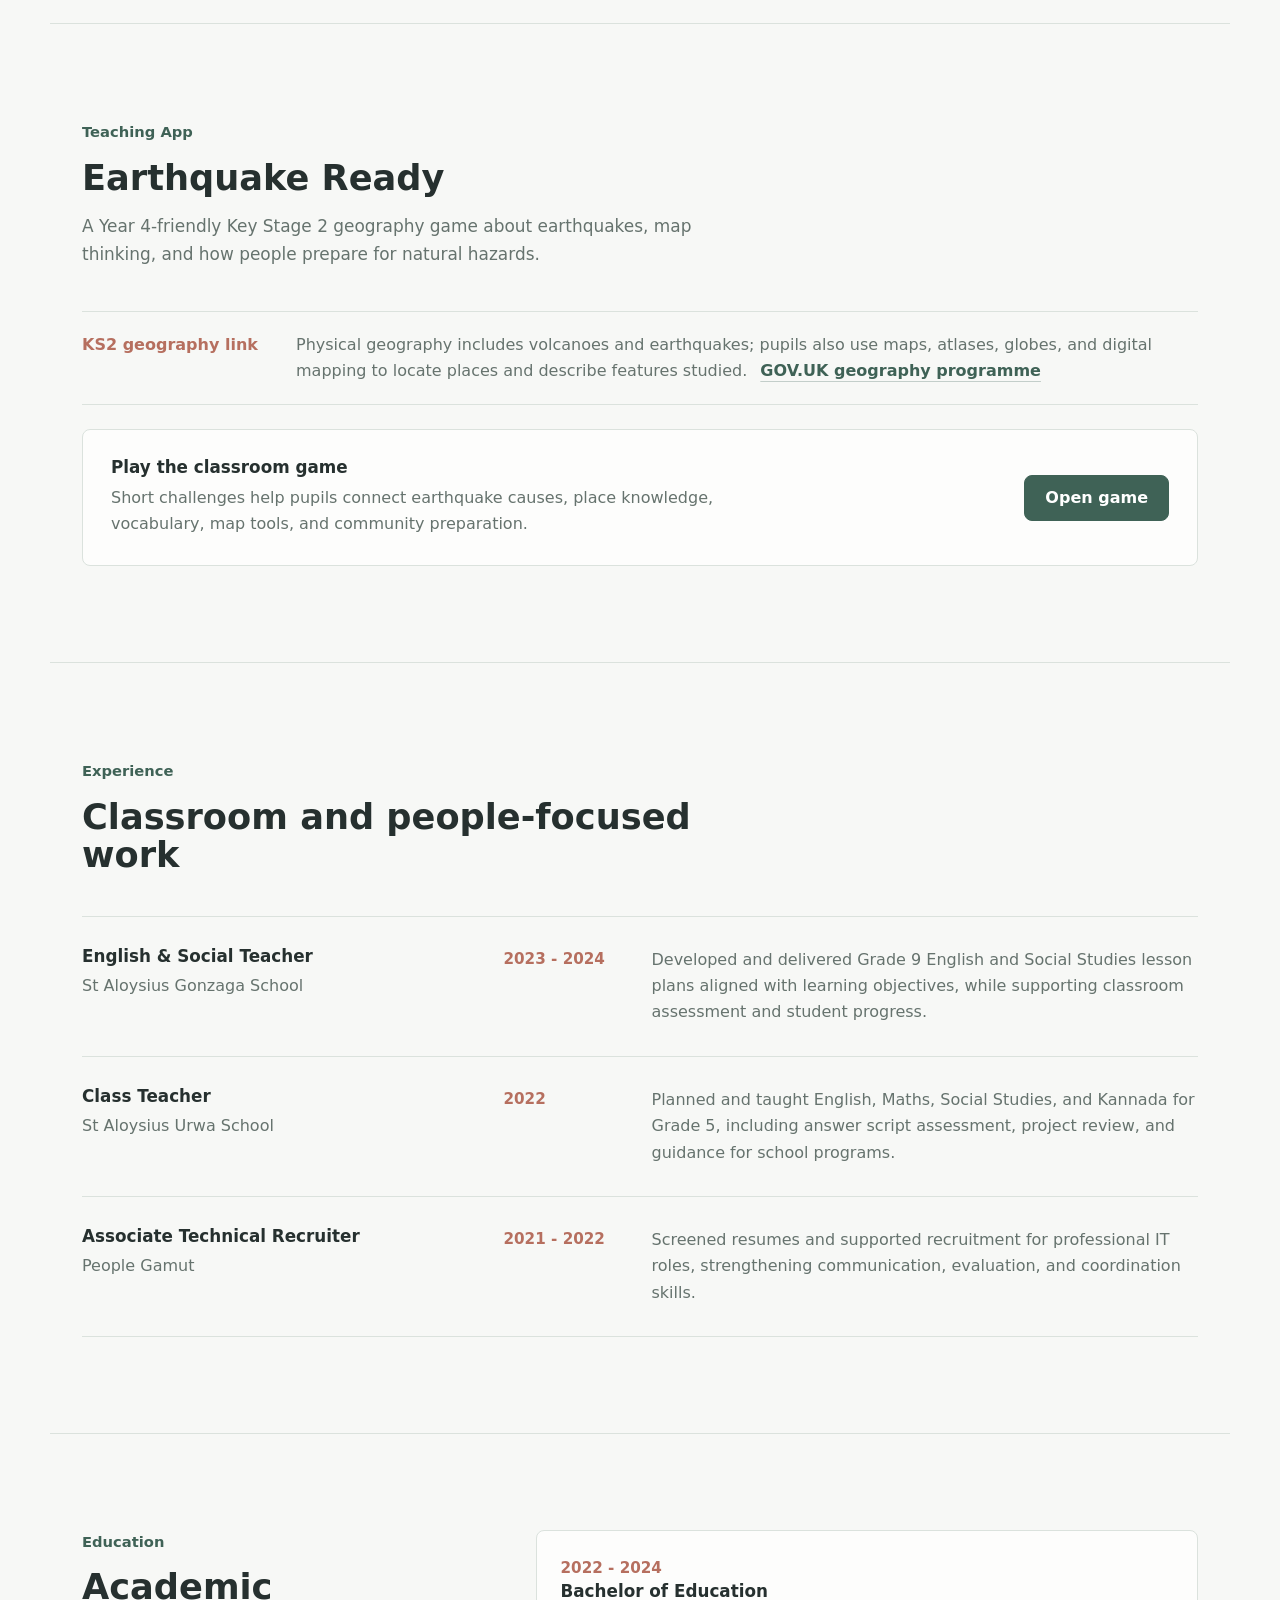
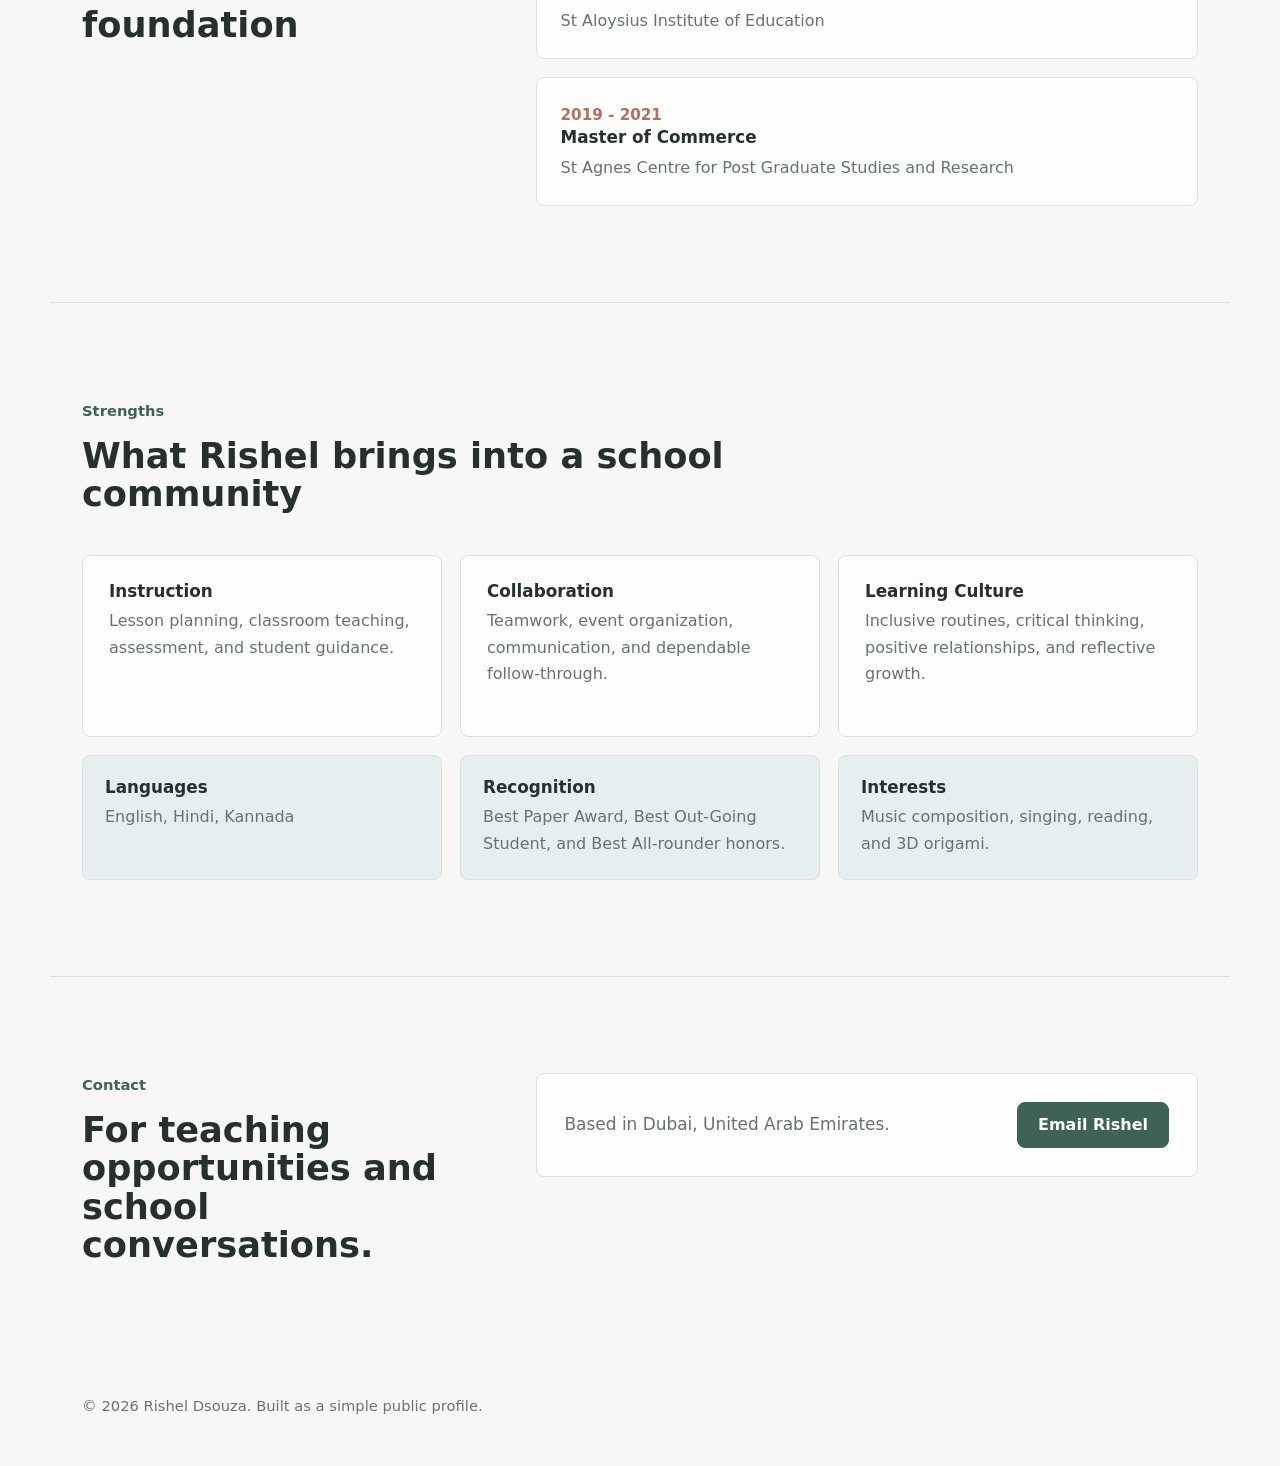
==== commit e4be184b: "Move teaching game to dedicated route" ====
--- a/index.html
+++ b/index.html
@@ -79,53 +79,12 @@
           </p>
         </div>
 
-        <div class="quake-game" data-game="earthquake-ready">
-          <div class="quake-visual" aria-hidden="true">
-            <div class="fault-scene">
-              <span class="plate plate-left">Plate A</span>
-              <span class="plate plate-right">Plate B</span>
-              <span class="fault-line"></span>
-              <span class="epicentre-dot"></span>
-              <span class="quake-ring ring-one"></span>
-              <span class="quake-ring ring-two"></span>
-              <span class="town-dot town-one"></span>
-              <span class="town-dot town-two"></span>
-              <span class="town-dot town-three"></span>
-            </div>
-            <div class="readiness-meter">
-              <span>Town readiness</span>
-              <div class="meter-track">
-                <span class="meter-fill" data-readiness-fill></span>
-              </div>
-            </div>
-          </div>
-
-          <div class="quake-panel">
-            <div class="game-status" aria-label="Game progress">
-              <div>
-                <strong data-round-count>1 / 6</strong>
-                <span>Challenge</span>
-              </div>
-              <div>
-                <strong data-score-count>0</strong>
-                <span>Ready points</span>
-              </div>
-            </div>
-
-            <div class="question-block">
-              <p class="question-label" data-question-label>Physical geography</p>
-              <h3 data-question-title>Loading question</h3>
-              <p data-question-text></p>
-            </div>
-
-            <div class="answer-grid" data-answer-grid aria-label="Answer choices"></div>
-            <p class="game-feedback" data-feedback aria-live="polite"></p>
-
-            <div class="game-actions">
-              <button class="button secondary-button" type="button" data-reset-game>Restart</button>
-              <button class="button" type="button" data-next-question disabled>Next</button>
-            </div>
-          </div>
+        <div class="teaching-launch">
+          <div>
+            <h3>Play the classroom game</h3>
+            <p>Short challenges help pupils connect earthquake causes, place knowledge, vocabulary, map tools, and community preparation.</p>
+          </div>
+          <a class="button" href="games/Teaching/">Open game</a>
         </div>
       </section>
 
--- a/assets/css/styles.css
+++ b/assets/css/styles.css
@@ -240,6 +240,52 @@
 .curriculum-note p {
   margin: 0;
   color: var(--muted);
+}
+
+.source-link {
+  display: inline-block;
+  margin-left: 8px;
+  color: var(--sage-deep);
+  font-weight: 700;
+  text-decoration-color: rgba(63, 98, 86, 0.28);
+  text-underline-offset: 5px;
+}
+
+.source-link:hover {
+  text-decoration-color: currentColor;
+}
+
+.teaching-launch {
+  display: flex;
+  flex-wrap: wrap;
+  gap: 20px;
+  align-items: center;
+  justify-content: space-between;
+  padding: 28px;
+  border: 1px solid var(--line);
+  border-radius: 8px;
+  background: rgba(255, 255, 255, 0.72);
+}
+
+.teaching-launch div {
+  max-width: 680px;
+}
+
+.teaching-launch h3 {
+  margin-bottom: 8px;
+}
+
+.teaching-launch p {
+  margin: 0;
+  color: var(--muted);
+}
+
+.game-page {
+  border-top: 0;
+}
+
+.game-page h1 {
+  max-width: 14ch;
 }
 
 .quake-game {
@@ -695,6 +741,7 @@
   }
 
   .hero-actions,
+  .teaching-launch,
   .contact-panel,
   .game-actions {
     align-items: stretch;
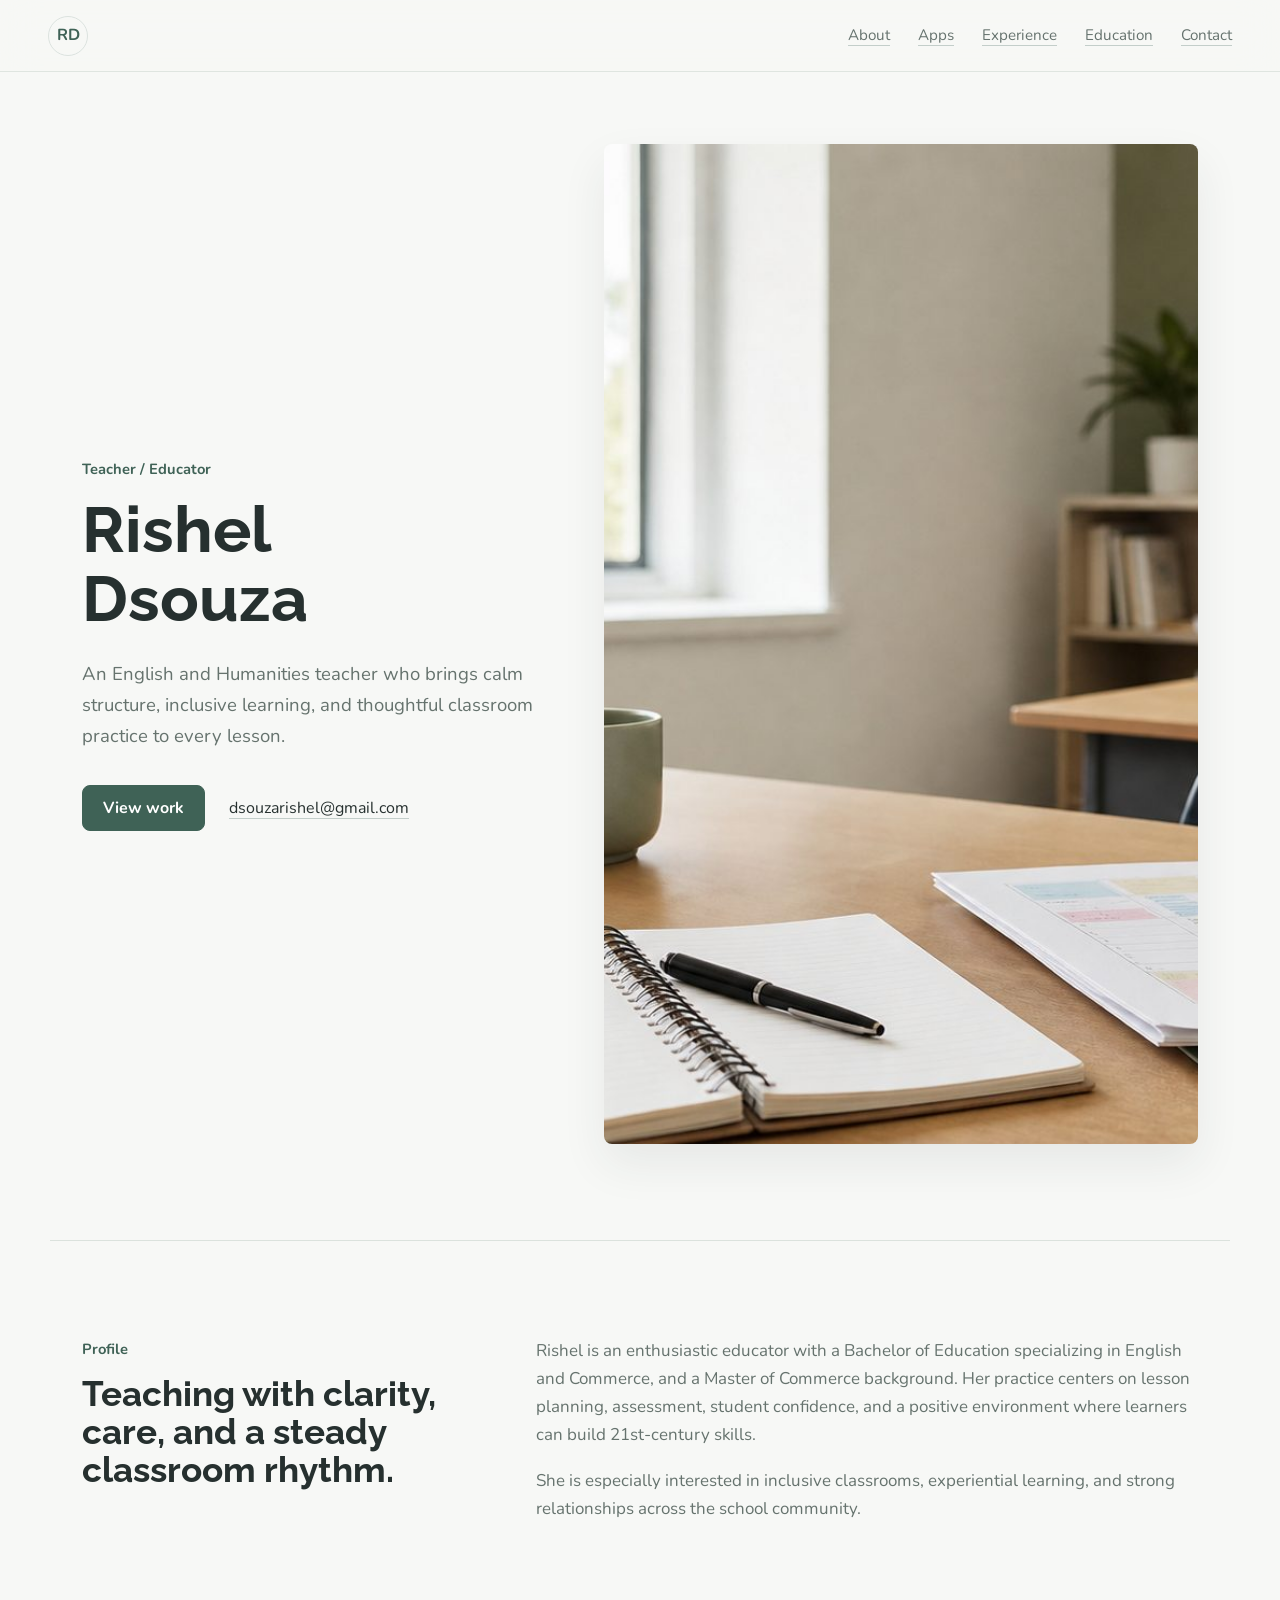
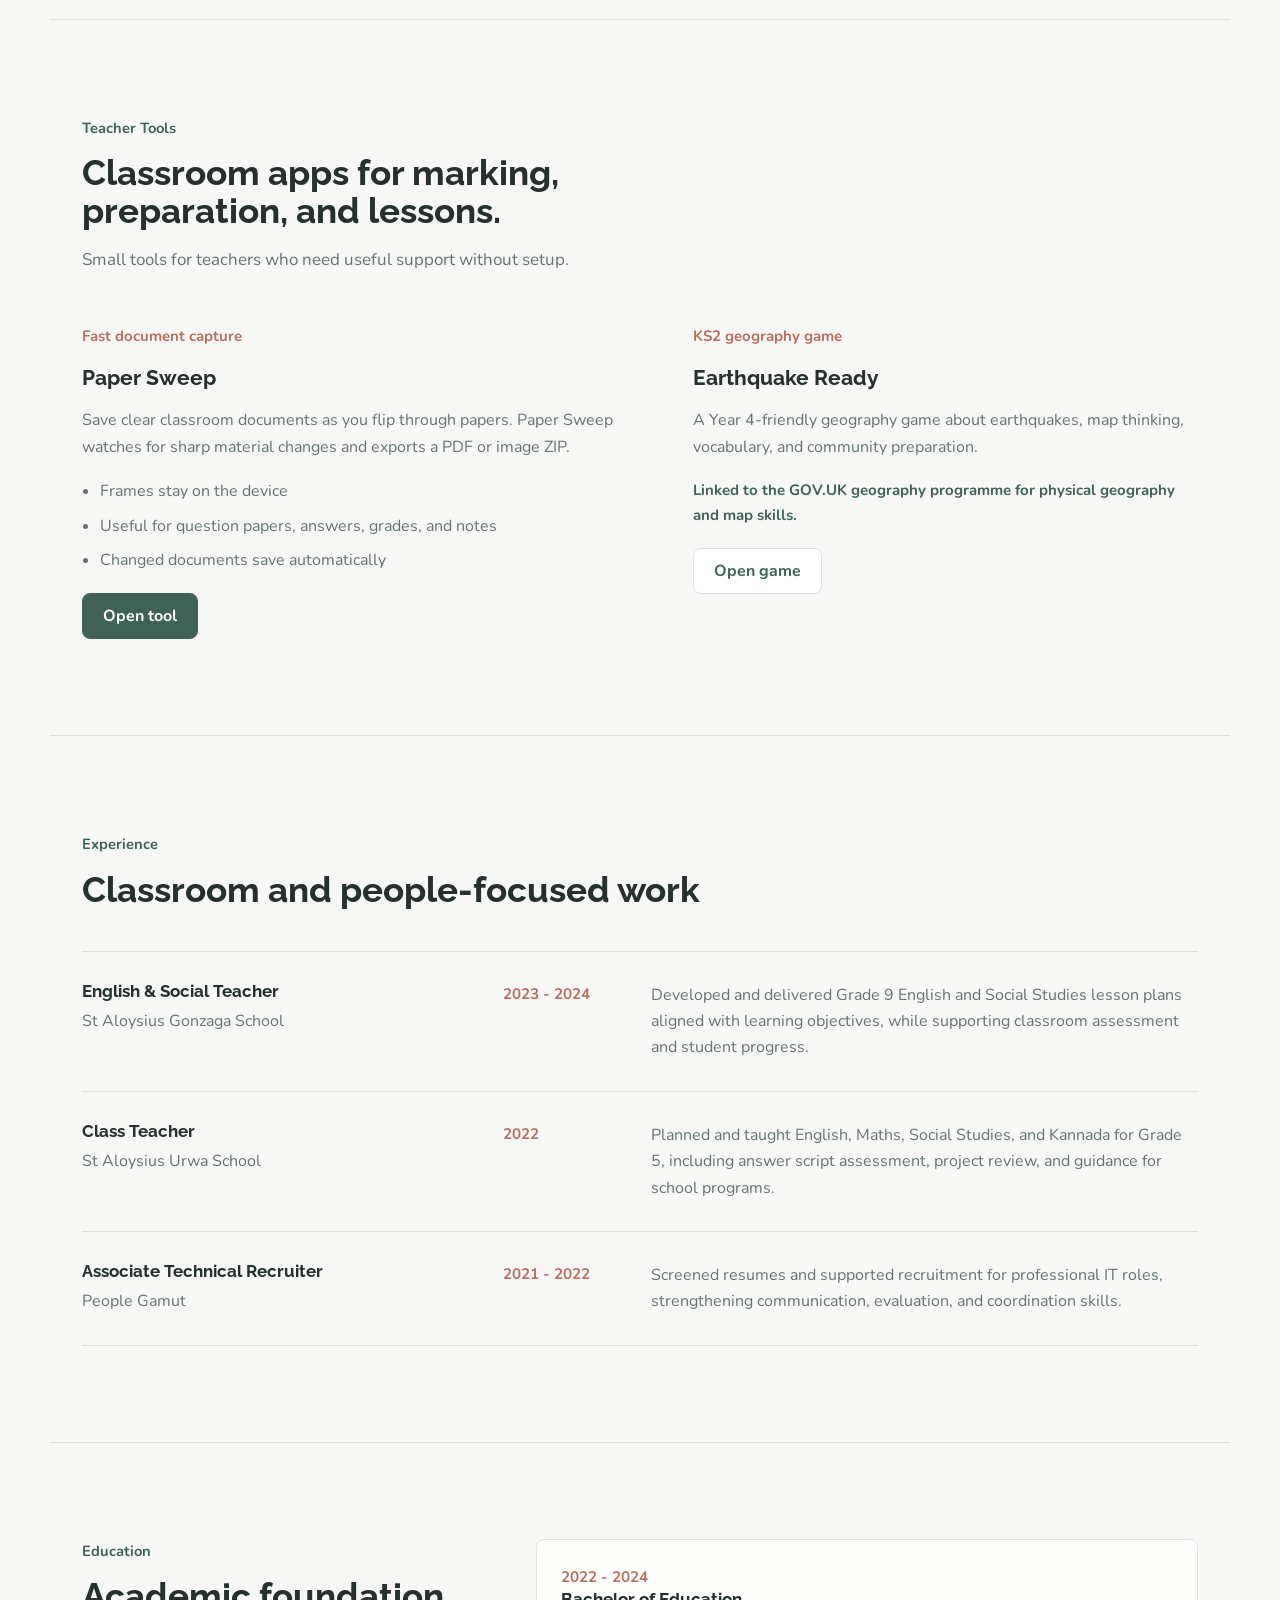
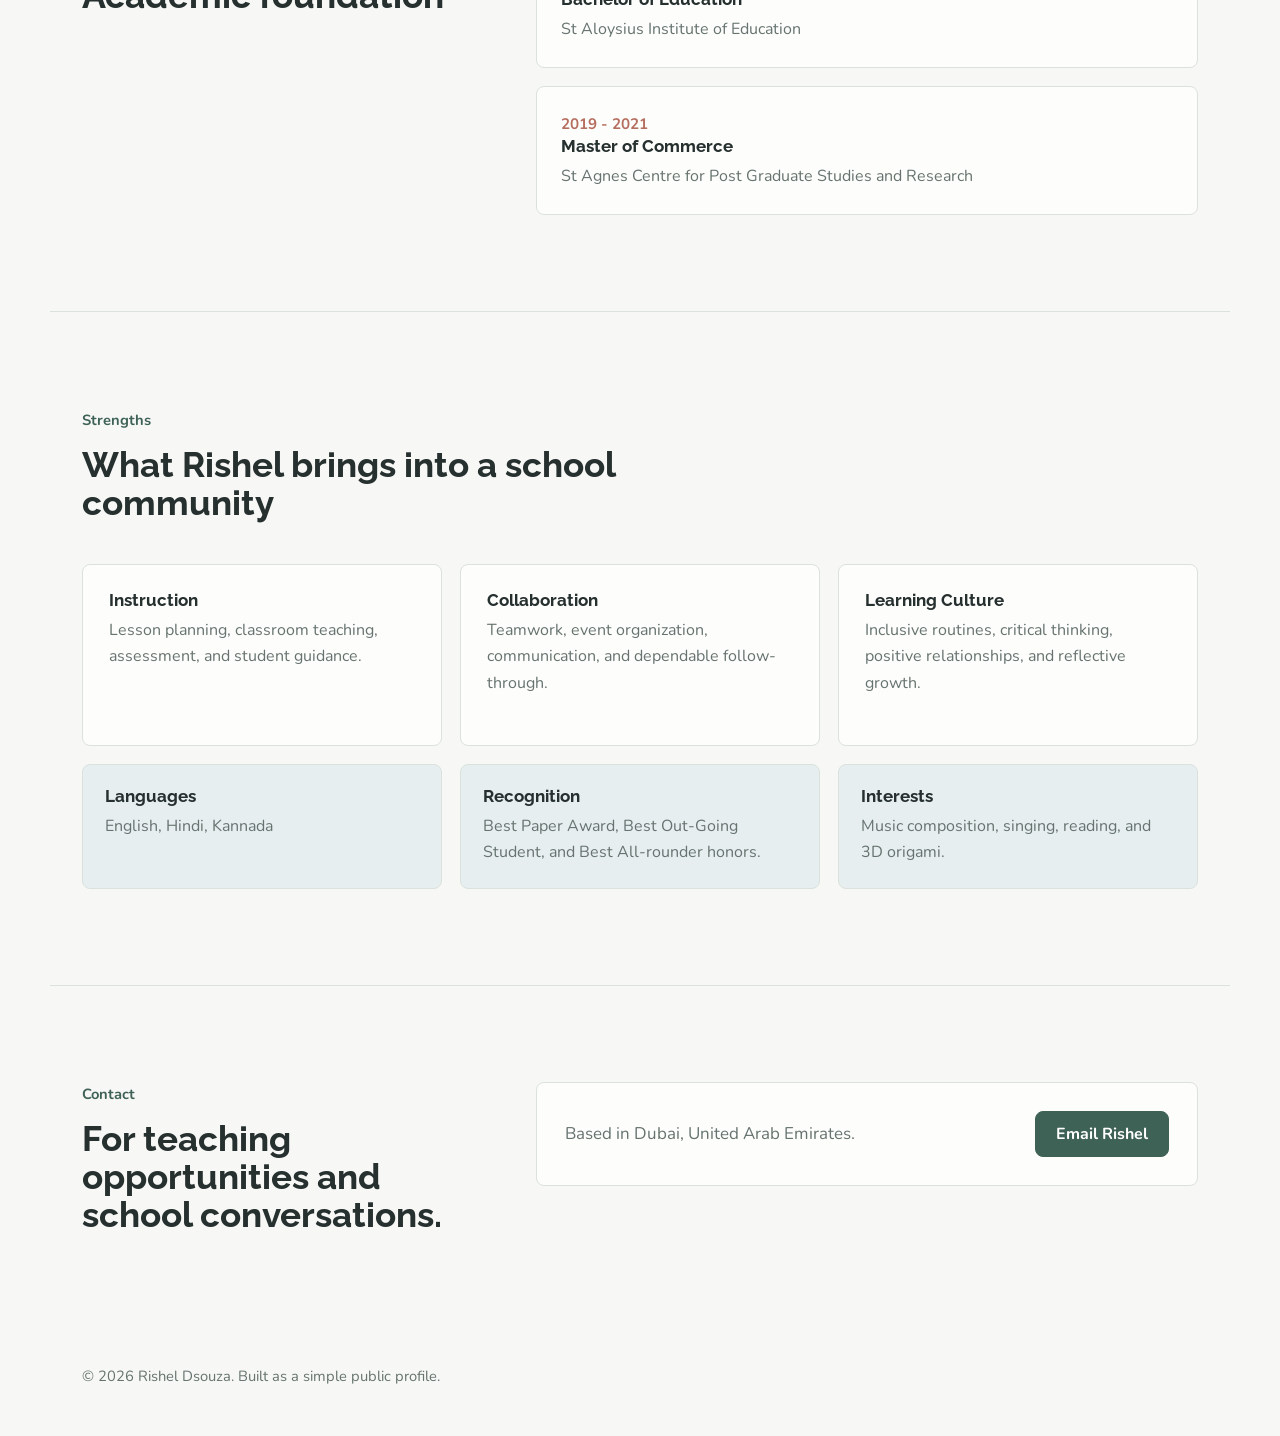
==== commit 3c110e22: "Add Paper Sweep teacher document capture app" ====
--- a/index.html
+++ b/index.html
@@ -8,6 +8,12 @@
       name="description"
       content="Rishel Dsouza is a teacher and educator focused on inclusive classrooms, English, Social Studies, and experiential learning."
     >
+    <link rel="preconnect" href="https://fonts.googleapis.com">
+    <link rel="preconnect" href="https://fonts.gstatic.com" crossorigin>
+    <link
+      href="https://fonts.googleapis.com/css2?family=Nunito:wght@400;600;700;800&family=Raleway:wght@600;700;800&display=swap"
+      rel="stylesheet"
+    >
     <link rel="preload" href="assets/images/educator-workspace.jpg" as="image">
     <link rel="stylesheet" href="assets/css/styles.css">
   </head>
@@ -16,7 +22,7 @@
       <a class="brand" href="#top" aria-label="Rishel Dsouza home">RD</a>
       <nav class="site-nav" aria-label="Site navigation">
         <a href="#about">About</a>
-        <a href="#teaching">Teaching</a>
+        <a href="#apps">Apps</a>
         <a href="#experience">Experience</a>
         <a href="#education">Education</a>
         <a href="#contact">Contact</a>
@@ -62,29 +68,41 @@
         </div>
       </section>
 
-      <section class="section teaching" id="teaching" aria-labelledby="teaching-title">
+      <section class="section apps" id="apps" aria-labelledby="apps-title">
         <div class="section-heading">
-          <p class="section-kicker">Teaching App</p>
-          <h2 id="teaching-title">Earthquake Ready</h2>
+          <p class="section-kicker">Teacher Tools</p>
+          <h2 id="apps-title">Classroom apps for marking, preparation, and lessons.</h2>
           <p>
-            A Year 4-friendly Key Stage 2 geography game about earthquakes, map thinking, and how people prepare for natural hazards.
-          </p>
-        </div>
-
-        <div class="curriculum-note">
-          <span>KS2 geography link</span>
-          <p>
-            Physical geography includes volcanoes and earthquakes; pupils also use maps, atlases, globes, and digital mapping to locate places and describe features studied.
-            <a class="source-link" href="https://www.gov.uk/government/publications/national-curriculum-in-england-geography-programmes-of-study/national-curriculum-in-england-geography-programmes-of-study">GOV.UK geography programme</a>
-          </p>
-        </div>
-
-        <div class="teaching-launch">
-          <div>
-            <h3>Play the classroom game</h3>
-            <p>Short challenges help pupils connect earthquake causes, place knowledge, vocabulary, map tools, and community preparation.</p>
-          </div>
-          <a class="button" href="games/Teaching/">Open game</a>
+            Small tools for teachers who need useful support without setup.
+          </p>
+        </div>
+
+        <div class="app-grid" aria-label="Teacher tools">
+          <article class="app-card app-card-featured">
+            <p class="app-label">Fast document capture</p>
+            <h3>Paper Sweep</h3>
+            <p>
+              Save clear classroom documents as you flip through papers. Paper Sweep watches for sharp material changes and exports a PDF or image ZIP.
+            </p>
+            <ul class="app-points">
+              <li>Frames stay on the device</li>
+              <li>Useful for question papers, answers, grades, and notes</li>
+              <li>Changed documents save automatically</li>
+            </ul>
+            <a class="button" href="apps/paper-sweep/">Open tool</a>
+          </article>
+
+          <article class="app-card">
+            <p class="app-label">KS2 geography game</p>
+            <h3>Earthquake Ready</h3>
+            <p>
+              A Year 4-friendly geography game about earthquakes, map thinking, vocabulary, and community preparation.
+            </p>
+            <p class="app-reference">
+              Linked to the GOV.UK geography programme for physical geography and map skills.
+            </p>
+            <a class="button secondary-button" href="games/Teaching/">Open game</a>
+          </article>
         </div>
       </section>
 
--- a/assets/css/styles.css
+++ b/assets/css/styles.css
@@ -23,7 +23,7 @@
   margin: 0;
   background: var(--page);
   color: var(--ink);
-  font-family: Inter, ui-sans-serif, system-ui, -apple-system, BlinkMacSystemFont, "Segoe UI", sans-serif;
+  font-family: Nunito, ui-sans-serif, system-ui, -apple-system, BlinkMacSystemFont, "Segoe UI", sans-serif;
   font-size: 16px;
   line-height: 1.65;
   letter-spacing: 0;
@@ -118,6 +118,7 @@
 h2,
 h3 {
   margin: 0;
+  font-family: Raleway, Nunito, ui-sans-serif, system-ui, sans-serif;
   line-height: 1.08;
   font-weight: 720;
 }
@@ -253,6 +254,62 @@
 
 .source-link:hover {
   text-decoration-color: currentColor;
+}
+
+.app-grid {
+  display: grid;
+  grid-template-columns: minmax(0, 1.08fr) minmax(0, 0.92fr);
+  gap: 18px;
+}
+
+.app-card {
+  display: grid;
+  gap: 18px;
+  align-content: start;
+  min-height: 100%;
+  padding: 8px 0 0;
+  border-radius: 8px;
+}
+
+.app-card-featured {
+  padding-right: 28px;
+}
+
+.app-label,
+.app-reference {
+  margin: 0;
+  font-size: 0.94rem;
+  font-weight: 700;
+}
+
+.app-label {
+  color: var(--clay);
+}
+
+.app-card h3 {
+  font-size: 1.3rem;
+}
+
+.app-card p:not(.app-label, .app-reference) {
+  margin: 0;
+  color: var(--muted);
+}
+
+.app-reference {
+  color: var(--sage-deep);
+}
+
+.app-points {
+  display: grid;
+  gap: 8px;
+  margin: 0;
+  padding-left: 1.1rem;
+  color: var(--muted);
+}
+
+.app-card .button {
+  justify-self: start;
+  margin-top: 2px;
 }
 
 .teaching-launch {
@@ -667,6 +724,7 @@
   .contact,
   .curriculum-note,
   .quake-game,
+  .app-grid,
   .timeline-item,
   .strength-grid,
   .detail-grid {
